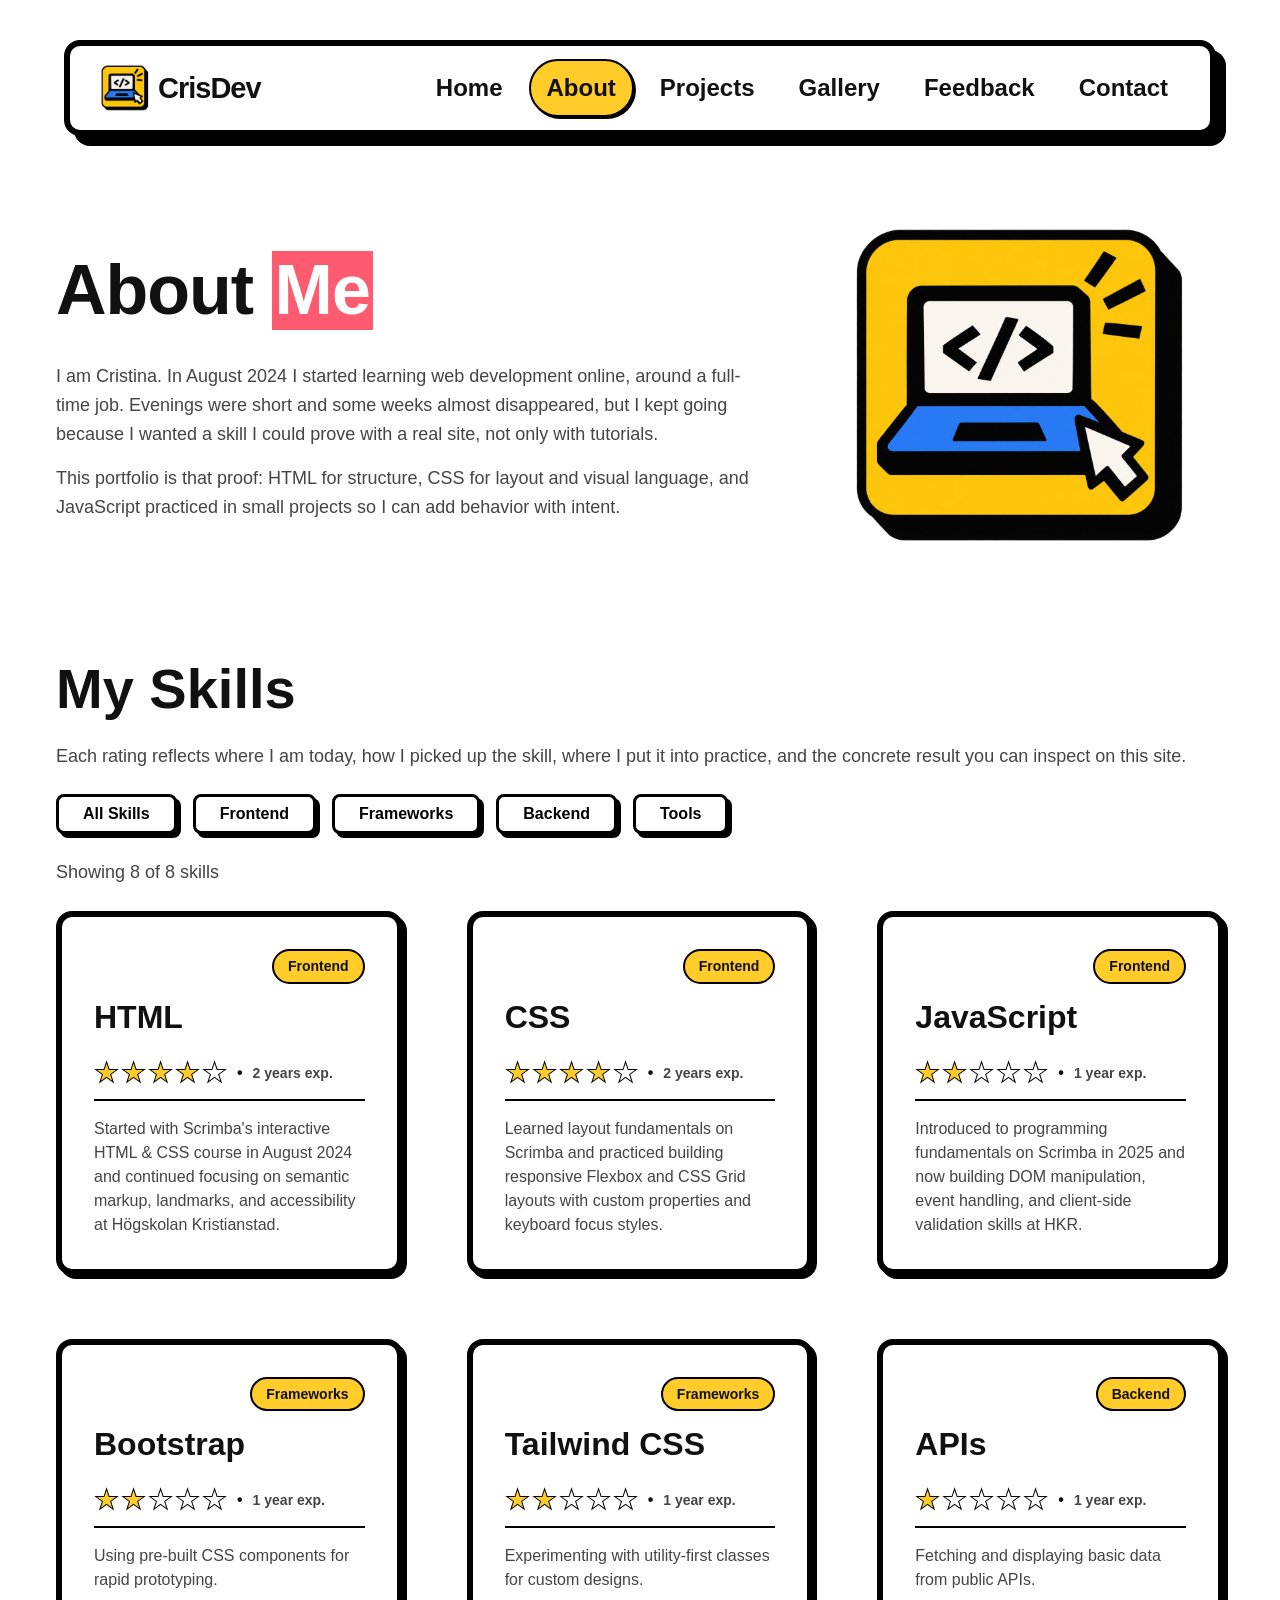
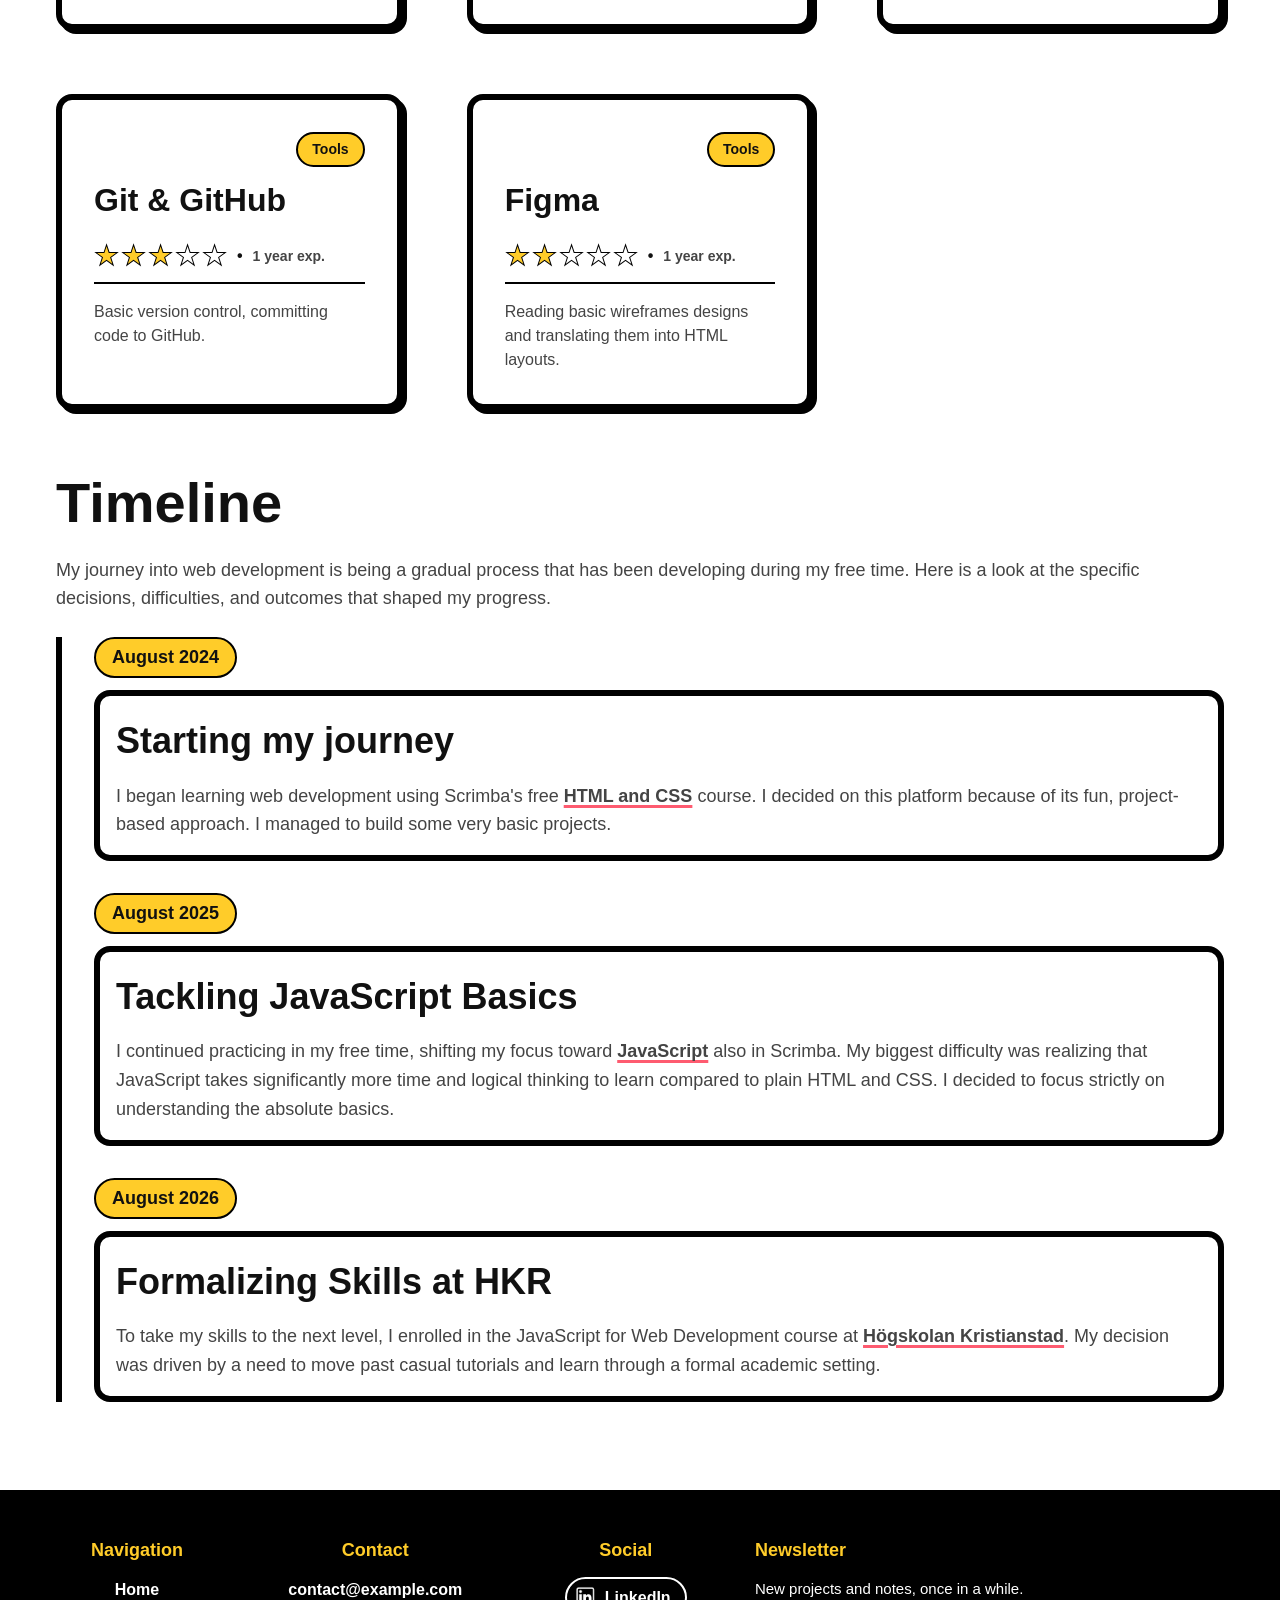
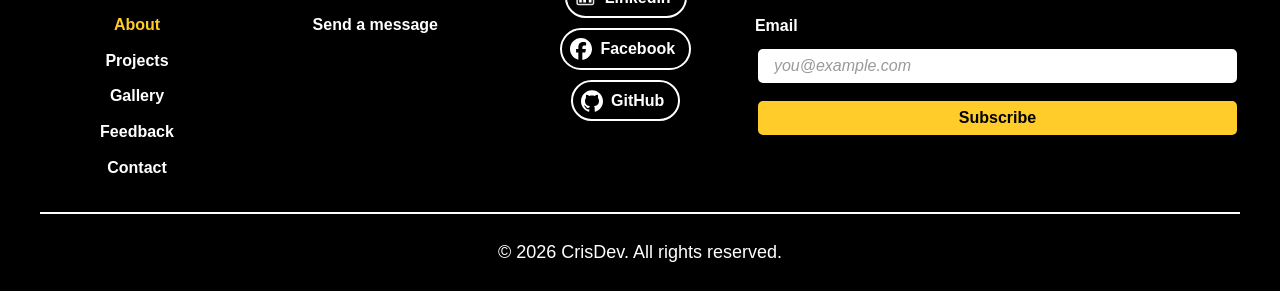
==== about.html @ b2414bb8 "Add skills counter to display visible skill count in the skills grid" ====
<!DOCTYPE html>
<html lang="en">
<head>
    <meta charset="UTF-8">
    <meta name="viewport" content="width=device-width, initial-scale=1.0">
    <title>CrisDev - About</title>
    <link rel="icon" href="images/logo_img.png" type="image/png">
    <link rel="stylesheet" href="styles.css">
</head>
<body>

    <!-- Header Section -->
    <header class="site-header bold-box">
        <a href="index.html" class="logo">
            <img src="images/logo_img.png" alt="CrisDev">
            <span class="logo-text">CrisDev</span>
        </a>
        <nav class="main-nav">
            <a href="index.html">Home</a>
            <a href="about.html" class="active" aria-current="page">About</a>
            <a href="projects.html">Projects</a>
            <a href="gallery.html">Gallery</a>
            <a href="feedback.html">Feedback</a>
            <a href="contact.html">Contact</a>
        </nav>
    </header>

    <main class="container">
        <section class="about-intro">
            <div class="about-intro-text">
                <h2>About <span class="highlight highlight-pink">Me</span></h2>
                <p>I am Cristina. In August 2024 I started learning web development online, around a full-time job. Evenings were short and some weeks almost disappeared, but I kept going because I wanted a skill I could prove with a real site, not only with tutorials.</p>
                <p>This portfolio is that proof: HTML for structure, CSS for layout and visual language, and JavaScript practiced in small projects so I can add behavior with intent.</p>
            </div>
            <div class="about-photo">
                <img src="images/logo_img.png" alt="CrisDev logo" class="about-photo-logo">
            </div>
        </section>


        <section id="dynamic-skills" class="skills-story">
            <h3>My Skills</h3>
            <p>Each rating reflects where I am today, how I picked up the skill, where I put it into practice, and the concrete result you can inspect on this site.</p>
            <div id="skills-controls" class="skills-controls">
                <button type="button" class="btn" data-category="all" aria-pressed="true">All Skills</button>
                <button type="button" class="btn" data-category="Frontend" aria-pressed="false">Frontend</button>
                <button type="button" class="btn" data-category="Frameworks" aria-pressed="false">Frameworks</button>
                <button type="button" class="btn" data-category="Backend" aria-pressed="false">Backend</button>
                <button type="button" class="btn" data-category="Tools" aria-pressed="false">Tools</button>
            </div>
            <p id="skills-counter" class="skills-counter" aria-live="polite"></p>
            <div id="skills-grid" class="grid-3x3">
               <!-- Skills will be rendered here -->
            </div>
        </section>

        <section class="experience-timeline">
            <h3>Timeline</h3>
            <p>My journey into web development is being a gradual process that has been developing during my free time. Here is a look at the specific decisions, difficulties, and outcomes that shaped my progress.</p>

            <ol class="timeline">
                <li class="timeline-item">
                    <p class="timeline-year"><time datetime="2024-08">August 2024</time></p>
                    <div class="card timeline-card">
                        <h4>Starting my journey</h4>
                        <p>I began learning web development using Scrimba's free <a href="https://scrimba.com/learn-html-and-css-c0p" target="_blank" rel="noopener noreferrer">HTML and CSS</a> course. I decided on this platform because of its fun, project-based approach. I managed to build some very basic projects.</p>
                    </div>
                </li>

                <li class="timeline-item">
                    <p class="timeline-year"><time datetime="2025-08">August 2025</time></p>
                    <div class="card timeline-card">
                        <h4>Tackling JavaScript Basics</h4>
                        <p>I continued practicing in my free time, shifting my focus toward <a href="https://scrimba.com/learn-javascript-c0v" target="_blank" rel="noopener noreferrer">JavaScript</a> also in Scrimba. My biggest difficulty was realizing that JavaScript takes significantly more time and logical thinking to learn compared to plain HTML and CSS. I decided to focus strictly on understanding the absolute basics.</p>
                    </div>
                </li>

                <li class="timeline-item">
                    <p class="timeline-year"><time datetime="2026-08">August 2026</time></p>
                    <div class="card timeline-card">
                        <h4>Formalizing Skills at HKR</h4>
                        <p>To take my skills to the next level, I enrolled in the JavaScript for Web Development course at <a href="https://www.hkr.se/kurs/da558a/" target="_blank" rel="noopener noreferrer">Högskolan Kristianstad</a>. My decision was driven by a need to move past casual tutorials and learn through a formal academic setting.</p>
                    </div>
                </li>
            </ol>
        </section>
    </main>

    <footer>
        <div class="footer-inner">
            <nav class="footer-nav" aria-label="Footer">
                <p class="newsletter-heading">Navigation</p>
                <ul>
                    <li><a href="index.html">Home</a></li>
                    <li><a href="about.html" class="active" aria-current="page">About</a></li>
                    <li><a href="projects.html">Projects</a></li>
                    <li><a href="gallery.html">Gallery</a></li>
                    <li><a href="feedback.html">Feedback</a></li>
                    <li><a href="contact.html">Contact</a></li>
                </ul>
            </nav>
            <div class="footer-contact">
                <p class="newsletter-heading">Contact</p>
                <ul>
                    <li><a href="mailto:contact@example.com">contact@example.com</a></li>
                    <li><a href="contact.html">Send a message</a></li>
                </ul>
            </div>
            <div class="footer-social">
                <p class="newsletter-heading">Social</p>
                <ul class="social-links">
                    <li>
                        <a href="https://www.linkedin.com" target="_blank" rel="noopener noreferrer">
                            <img src="images/linkedin.png" alt="LinkedIn logo">
                            LinkedIn
                        </a>
                    </li>
                    <li>
                        <a href="https://www.facebook.com" target="_blank" rel="noopener noreferrer">
                            <img src="images/facebook.svg" alt="Facebook logo">
                            Facebook
                        </a>
                    </li>
                    <li>
                        <a href="https://github.com/crismosdev" target="_blank" rel="noopener noreferrer">
                            <img src="images/github.svg" alt="Github logo">
                            GitHub
                        </a>
                    </li>
                </ul>
            </div>
            <div class="footer-newsletter">
                <p class="newsletter-heading">Newsletter</p>
                <form class="newsletter-form" action="#" method="post">
                    <p class="newsletter-lead">New projects and notes, once in a while.</p>
                    <div class="form-group">
                        <label for="newsletter-email">Email</label>
                        <input type="email" id="newsletter-email" name="email" placeholder="you@example.com" required autocomplete="email">
                    </div>
                    <button type="submit" class="btn">Subscribe</button>
                </form>
            </div>
        </div>
        <p class="footer-copyright">&copy; 2026 CrisDev. All rights reserved.</p>
    </footer>
    <script src="js/skills.js"></script>
</body>
</html>
---- styles.css ----
/* 1. Root Variables */
:root {
    /* Main Palette */
    --bg-color: #ffffff;
    --text-color: #111111;
    --light-text: #444444;

    /* Comic colours */
    --pink-highlight: #fe5b70;
    --blue-highlight: #3b82f6;
    --yellow-card: #ffcc29;
    --card-background: #ffffff;
    --error-red: #c41230;
    --valid-green: #1a7a32;
    --focus-blue: #1606f3;

    /* Typography */
    --font-main: 'Segoe UI', Tahoma, Geneva, Verdana, sans-serif;

    /* Borders & Shadows */
    --border-thick: 6px solid #000000;
    --bold-shadow: 10px 10px 0px #000000;
    --bold-shadow-small: 4px 4px 0px #000000;
}

/* 2. Global & Reset Styles */
* {
    box-sizing: border-box;
    margin: 0;
    padding: 0;
}

/* Thick border effect*/
.bold-box {
    border: var(--border-thick);
    box-shadow: var(--bold-shadow);
}

body {
    font-family: var(--font-main);
    background-color: var(--bg-color);
    color: var(--text-color);
    line-height: 1.6;
    display: flex;
    flex-direction: column;
    min-height: 100vh;
}

/*  3. Header & Navigation (Floating Pill Style) */
.site-header {
    background-color: var(--bg-color);
    color: var(--text-color);
    display: flex;
    justify-content: space-between;
    align-items: center;
    padding: 12px 24px;
    border-radius: 16px;
    max-width: 1200px;
    margin: 40px auto 16px auto;
    width: 90%;
}

.logo {
    display: flex;
    align-items: center;
    gap: 4px;
    text-decoration: none;
    color: var(--text-color);
}

.logo img {
    width: 60px;
    height: 60px;
    object-fit: contain;
    display: block;
}

.logo-text {
    font-size: 29px;
    font-weight: 900;
    letter-spacing: -1px;
}

.main-nav {
    display: flex;
    gap: 8px;
}

.main-nav a {
    color: var(--text-color);
    text-decoration: none;
    font-weight: 700;
    padding: 8px 16px;
    border-radius: 30px;
    border: 2px solid transparent;
    transition: all 0.2s ease;
    font-size: 24px;
}

.main-nav a:hover,
.main-nav a:focus,
.main-nav a:focus-visible,
.main-nav a.active,
.main-nav a[aria-current="page"] {
    background-color: var(--yellow-card);
    border: 2px solid #000000;
    box-shadow: 2px 2px 0px #000000;
}

.main-nav a:focus,
.main-nav a:focus-visible {
    outline: 3px solid var(--focus-blue);
    outline-offset: 2px;
}

/* 4. Main Layout & Typography */
.container {
    max-width: 1200px;
    margin: 0 auto;
    padding: 24px 16px 40px 16px;
    width: 100%;
}

.container.index {
    gap: 40px;
}

.hero {
    display: flex;
    justify-content: space-between;
    align-items: center;
    gap: 40px;
    margin-bottom: 40px;
}

.hero-text {
    display: flex;
    flex-direction: column;
    justify-content: center;
    align-items: flex-start ;
    width: 900px;
    line-height: 1.4;
}
.hero-subtitle {
    display: flex;
    flex-direction: column;
    justify-content: center;
    align-items: center;
    width: 100%;
    margin-top: 40px;
    margin-bottom: 40px;
}

.highlight {
    display: inline;
    padding: 0 3px 1px;
    -webkit-box-decoration-break: clone;
    box-decoration-break: clone;
}

.highlight-pink {
    background-color: var(--pink-highlight);
    color: #ffffff;
}

.highlight-blue {
    background-color: var(--blue-highlight);
    color: #ffffff;
}
.highlight-yellow {
    background-color: var(--yellow-card);
    color: var(--text-color);
}

h1 {
    font-size:82px;
    font-weight: 900;
    margin-bottom: 16px;
}

h2 {
    font-size: 70px;
    font-weight: 900;
    margin-bottom: 16px;
    letter-spacing: -1px;
}

h3 {
    font-size: 56px;
    font-weight: 700;
    margin-bottom: 8px;
}

h4 {
    font-size: 36;
    font-weight: 600;
    margin-bottom: 8px;
}

h5 {
    font-size: 24px;
    font-weight: 600;
    margin-bottom: 8px;
}

h6 {
    font-size: 18px;
    font-weight: 600;
    margin-bottom: 8px;
}

p {
    margin-bottom: 16px;
    color: var(--light-text);
    font-size: 18px;
}

/* About page */
.about-intro {
    display: flex;
    justify-content: space-between;
    align-items: center;
    gap: 40px;
    margin-bottom: 48px;
}

.about-intro-text {
    flex: 1;
}

.about-photo {
    height: auto;
    max-width: 420px;
    border-radius: 28px;
}

.about-photo-logo {
    display: block;
    width: 100%;
    height: auto;
    object-fit: contain;
}

.skills-story,
.experience-timeline {
    margin-bottom: 48px;
}

.skills-controls {
    display: flex;
    flex-wrap: wrap;
    gap: 16px;
    margin: 24px 0;
}

.skill-heading {
    display: flex;
    flex-direction: column;
    align-items: flex-start;
    gap: 8px;
}

.skill-card h4 {
    font-size: 32px;
    margin-bottom: 0;
}

.skill-card p {
    font-size: 16px;
    line-height: 1.5;
    margin-bottom: 0;
}

.skill-category-badge {
    display: inline-block;
    align-self: flex-end;
    background-color: var(--yellow-card);
    border: 2px solid #000000;
    border-radius: 30px;
    padding: 4px 14px;
    font-size: 14px;
    font-weight: 800;
    color: var(--text-color);
}

.skill-meta {
    display: flex;
    align-items: center;
    gap: 10px;
    flex-wrap: wrap;
    padding-bottom: 12px;
    border-bottom: 2px solid #000000;
}

.skill-meta-separator {
    font-size: 16px;
    font-weight: 800;
    color: var(--text-color);
    line-height: 1;
}

.skill-experience {
    font-size: 14px;
    font-weight: 700;
    color: var(--light-text);
}

.skill-card a,
.timeline-card a {
    color: inherit;
    font-weight: 800;
    text-decoration: underline;
    text-decoration-thickness: 3px;
    text-underline-offset: 3px;
    text-decoration-color: var(--pink-highlight);
}

.skill-stars {
    display: inline-flex;
    gap: 2px;
}

.star {
    font-size: 28px;
    line-height: 1;
    -webkit-text-stroke: 1px #000000;
}

.star.filled {
    color: var(--yellow-card);
}

.star.empty {
    color: #ffffff;
}

.timeline {
    list-style: none;
    border-left: var(--border-thick);
    margin-top: 24px;
    padding-left: 32px;
}

.timeline-item {
    position: relative;
    margin-bottom: 32px;
}

.timeline-item:last-child {
    margin-bottom: 0;
}

.timeline-year {
    display: inline-block;
    background-color: var(--yellow-card);
    border: 2px solid #000000;
    border-radius: 30px;
    padding: 4px 16px;
    font-weight: 800;
    color: var(--text-color);
    margin-bottom: 12px;
}

.timeline-card h4 {
    font-size: 36px;
    margin-bottom: 12px;
}

.timeline-card p:last-child {
    margin-bottom: 0;
}

/* 5. Cards */
.card {
    background-color: var(--card-background);
    border: var(--border-thick);
    border-radius: 16px;
    padding: 16px;
    display: flex;
    flex-direction: column;
    justify-content: space-between;
    transition: transform 0.2s ease;
    cursor: pointer;
}

.card.skill-card {
    justify-content: flex-start;
    gap: 16px;
    padding: 32px;
    box-shadow: var(--bold-shadow-small);
}

.grid-3x3 {
    display: grid;
    grid-template-columns: repeat(3, 1fr);
    gap: 64px;
    margin-top: 24px;
}

.gallery-card,
.project-card {
    min-height: 380px;
    justify-content: flex-start;
}

.gallery-card a {
    text-decoration: none;
    color: inherit;
    display: block;
}

.gallery-card h5 a:hover,
.gallery-card h5 a:focus,
.gallery-card h5 a:focus-visible {
    text-decoration: underline;
    text-decoration-thickness: 3px;
    text-underline-offset: 3px;
    text-decoration-color: var(--pink-highlight);
}

.gallery-card a:focus,
.gallery-card a:focus-visible {
    outline: 3px solid var(--focus-blue);
    outline-offset: 2px;
    border-radius: 8px;
}

.gallery-card-text,
.project-card-text {
    display: flex;
    flex-direction: column;
    gap: 8px;
    flex: 1 1 auto;
    justify-content: flex-start;
}

.gallery-card h5,
.project-card h5 {
    margin-bottom: 0;
    font-weight: 800;
    color: var(--text-color);
    text-align: center;
    line-height: 1.2;
}

.gallery-card p,
.project-card-text p {
    margin-bottom: 0;
    font-size: 16px;
    line-height: 1.4;
    text-align: center;
}

.project-card-text {
    margin-bottom: 16px;
}

.project-img {
    margin-bottom: 16px;
}

/* lift on hover for cards */
.card:hover {
    transform: translateY(-4px);
    box-shadow: var(--bold-shadow);
}

.gallery-card img,
.project-card img,
.featured-img,
.profile-img {
    width: 100%;
    height: 200px;
    object-fit: cover;
    border-radius: 8px;
    margin-bottom: 16px;
}

.gallery-card img,
.project-card img,
.profile-img {
    border: 3px solid #000000;
    box-shadow: var(--bold-shadow-small);
}

.hero .featured-img {
    height: auto;
    max-width: 420px;
    border-radius: 28px;
}

.photo-caption {
    font-size: 12px;
    line-height: 1.3;
    margin-bottom: 0;
    text-align: center;
}

.project-card .btn {
    margin-top: auto;
}

/* 6. Buttons */
.btn {
    background-color: #ffffff;
    color: #000000;
    padding: 8px 24px;
    border: 3px solid #000000;
    border-radius: 8px;
    cursor: pointer;
    text-decoration: none;
    text-align: center;
    font-weight: 800;
    font-size: 16px;
    display: inline-block;
    box-shadow: var(--bold-shadow-small);
    transition: all 0.1s ease;
}

.btn:hover,
.btn:focus,
.btn:active {
    background-color: #000000;
    color: #ffffff;
}

/* Button click effect */
.btn:active {
    transform: translate(4px, 4px);
    box-shadow: 0px 0px 0px #000000;
}

/* 7. Form */
.contact-form {
    display: flex;
    flex-direction: column;
    gap: 24px;
    max-width: 600px;
    background: var(--yellow-card);
    padding: 40px;
    border: 3px solid #000000;
    border-radius: 16px;
    box-shadow: var(--bold-shadow);
}

.form-group {
    display: flex;
    flex-direction: column;
}

.form-group label {
    margin-bottom: 8px;
    font-weight: 800;
    font-size: 18px;
}

.form-group input,
.form-group textarea,
.form-group select {
    padding: 8px 16px;
    border: 3px solid #000000;
    border-radius: 8px;
    font-size: 16px;
    font-family: inherit;
    background-color: #ffffff;
    transition: all 0.2s ease;
}

/* Focus styles */
.contact-form .form-group input:focus,
.contact-form .form-group textarea:focus,
.contact-form .form-group select:focus {
    outline: 3px solid var(--focus-blue);
}

.contact-form .form-group input.invalid,
.contact-form .form-group textarea.invalid,
.contact-form .form-group select.invalid {
    border-color: var(--error-red);
}

.contact-form .form-group input.valid,
.contact-form .form-group textarea.valid,
.contact-form .form-group select.valid {
    border-color: var(--valid-green);
}

/* Sits on the next line under its field so the message stays with that field. */
.field-error {
    display: none;
    margin: 6px 0 0;
    font-size: 14px;
    font-weight: 700;
    line-height: 1.3;
    color: #7a1020;
}

.form-status {
    position: fixed;
    top: 50%;
    left: 50%;
    z-index: 20;
    transform: translate(-50%, -50%);
    display: flex;
    align-items: center;
    gap: 16px;
    max-width: min(90vw, 520px);
    margin: 0;
    padding: 14px 18px;
    background-color: #ffffff;
    color: #111111;
    border: 3px solid #000000;
    border-radius: 14px;
    box-shadow: 6px 6px 0px #000000;
    font-weight: 800;
}

.form-status[hidden] {
    display: none;
}

.form-status-icon {
    display: inline-flex;
    align-items: center;
    justify-content: center;
    flex-shrink: 0;
    width: 28px;
    height: 28px;
    background-color: #20a766;
    color: #000000;
    border: 2.5px solid #000000;
    border-radius: 50%;
    font-size: 16px;
    font-weight: 900;
    line-height: 1;
}

.form-status-text {
    flex: 1;
    font-size: 18px;
    font-weight: 800;
    color: #111111;
    text-align: left;
}

.form-status-close {
    display: inline-flex;
    align-items: center;
    justify-content: center;
    flex-shrink: 0;
    width: 30px;
    height: 30px;
    padding: 0;
    background-color: var(--yellow-card);
    color: #000000;
    border: 2.5px solid #000000;
    border-radius: 7px;
    font-size: 15px;
    font-weight: 800;
    line-height: 1;
    cursor: pointer;
    transition: transform 0.1s ease, background-color 0.1s ease;
}

.form-status-close:hover,
.form-status-close:focus {
    background-color: #000000;
    color: #ffffff;
}

.form-actions {
    display: flex;
    flex-wrap: wrap;
    gap: 12px;
}

.form-group input::placeholder,
.form-group textarea::placeholder {
    color: #9a9a9a;
    font-style: italic;
}

/* 8. Footer */
footer {
    background-color: #000000;
    color: #ffffff;
    text-align: center;
    padding: 40px 24px 24px;
    margin-top: auto;
    border-top: var(--border-thick);
}

footer p {
    color: #ffffff;
    margin-bottom: 0;
}

.footer-inner {
    display: grid;
    /* Newsletter is the last column and needs the extra width for one line of lead text. */
    grid-template-columns: minmax(110px, 0.8fr) minmax(180px, 1fr) minmax(140px, 0.9fr) minmax(340px, 2fr);
    gap: 24px 20px;
    max-width: 1200px;
    margin: 0 auto 32px;
    justify-items: center;
}

.newsletter-heading {
    font-size: 18px;
    font-weight: 800;
    color: var(--yellow-card);
    margin-bottom: 12px;
}

.footer-nav ul,
.footer-contact ul,
.social-links {
    list-style: none;
    display: flex;
    flex-direction: column;
    align-items: center;
    gap: 10px;
}

.footer-nav a,
.footer-contact a {
    color: #ffffff;
    text-decoration: none;
    font-weight: 700;
}

.footer-nav a:hover,
.footer-nav a:focus,
.footer-contact a:hover,
.footer-contact a:focus,
.footer-nav a.active,
.footer-nav a[aria-current="page"] {
    color: var(--yellow-card);
}

.footer-contact a {
    overflow-wrap: anywhere;
}

.footer-copyright {
    padding-top: 24px;
    border-top: 2px solid #ffffff;
    max-width: 1200px;
    margin: 0 auto;
}

.footer-newsletter {
    width: 100%;
}

.footer-newsletter .newsletter-heading {
    text-align: left;
}

.newsletter-lead {
    font-size: 15px;
    white-space: nowrap;
}

.newsletter-form {
    display: flex;
    flex-direction: column;
    gap: 12px;
    width: 100%;
    text-align: left;
}

.newsletter-form .form-group label {
    color: #ffffff;
    font-size: 16px;
}

.newsletter-form .form-group input {
    width: 100%;
    background-color: #ffffff;
    color: #000000;
}

.newsletter-form .btn {
    background-color: var(--yellow-card);
}

.newsletter-form .btn:hover,
.newsletter-form .btn:focus,
.newsletter-form .btn:active {
    background-color: var(--blue-highlight);
    color: #000000;
}

.social-links a {
    display: flex;
    align-items: center;
    justify-content: center;
    gap: 8px;
    color: #ffffff;
    text-decoration: none;
    font-weight: 700;
    border: 2px solid #ffffff;
    border-radius: 999px;
    padding: 6px 14px 6px 8px;
    transition: all 0.2s ease;
}

.social-links a:hover,
.social-links a:focus {
    background-color: #ffffff;
    color: #000000;
}

.social-links svg,
.social-links img {
    width: 22px;
    height: 22px;
    fill: currentColor;
}

.social-links img {
    filter: invert(1);
}

.social-links a:hover img,
.social-links a:focus img {
    filter: none;
}

/* 9. Responsive Design (Media Queries) */

/* Tablet Screen Size (Max width: 900px) */
@media screen and (max-width: 900px) {
    .container {
        padding: 24px;
    }

    .site-header {
        flex-direction: column;
        align-items: center;
        gap: 16px;
        padding: 16px;
    }

    .grid-3x3 {
        grid-template-columns: repeat(2, 1fr);
    }

    .hero {
        flex-direction: column;
        align-items: flex-start;
    }

    .hero-image {
        display: flex;
        justify-content: center;
        align-items: center;
        width: 100%;
    }

    .hero-subtitle {
        text-align: center;
    }

    .about-photo {
        display: none;
    }
    .gallery-page-section h2 {
        font-size: 54px;
    }
    .contact-section {
        display: flex;
        flex-direction: column;
        align-items: center;
        margin: 0 auto;
        text-align: center;
    }

    .contact-section .contact-form {
        width: 100%;
        text-align: left;
    }

    .footer-inner {
        grid-template-columns: repeat(auto-fit, minmax(220px, 1fr));
    }

    .newsletter-lead {
        white-space: normal;
    }
}

/* Mobile Screen Size (Max width: 600px) */
@media screen and (max-width: 600px) {
    .container {
        padding: 16px;
        margin: 0 auto;
    }
    .site-header {
        display: grid;
        grid-template-columns: repeat(3, 1fr);
        align-items: center;
        justify-items: center;
        gap: 10px 8px;
        padding: 12px;
    }

    /* Nav links become grid cells beside the logo: 3 + 3 */
    .main-nav {
        display: contents;
    }

    .bold-box {
        border: 1px solid #000000;
    }

    .main-nav a {
        font-size: 14px;
        padding: 6px 8px;
        border-radius: 8px;
        border: 1px solid #000000;
        text-align: center;
        width: 100%;
    }

    .site-header span {
        display: none;
    }

    h1 {
        font-size: 40px;
    }

    h2,
    .gallery-page-section h2 {
        text-align: center;
        font-size: 36px;
        line-height: 1.2;
    }

    h3 {
        font-size: 30px;
        line-height: 1.2;
    }

    .grid-3x3 {
        grid-template-columns: 1fr;
        gap: 16px;
    }

    .contact-form {
        padding: 16px;
        gap: 16px;
    }

    /* Adjust neo-shadows for mobile so they don't break the layout */
    .card, .contact-form, .site-header {
        box-shadow: none;
        border-radius: 8px;
        border: 3px solid #000000;
    }
}
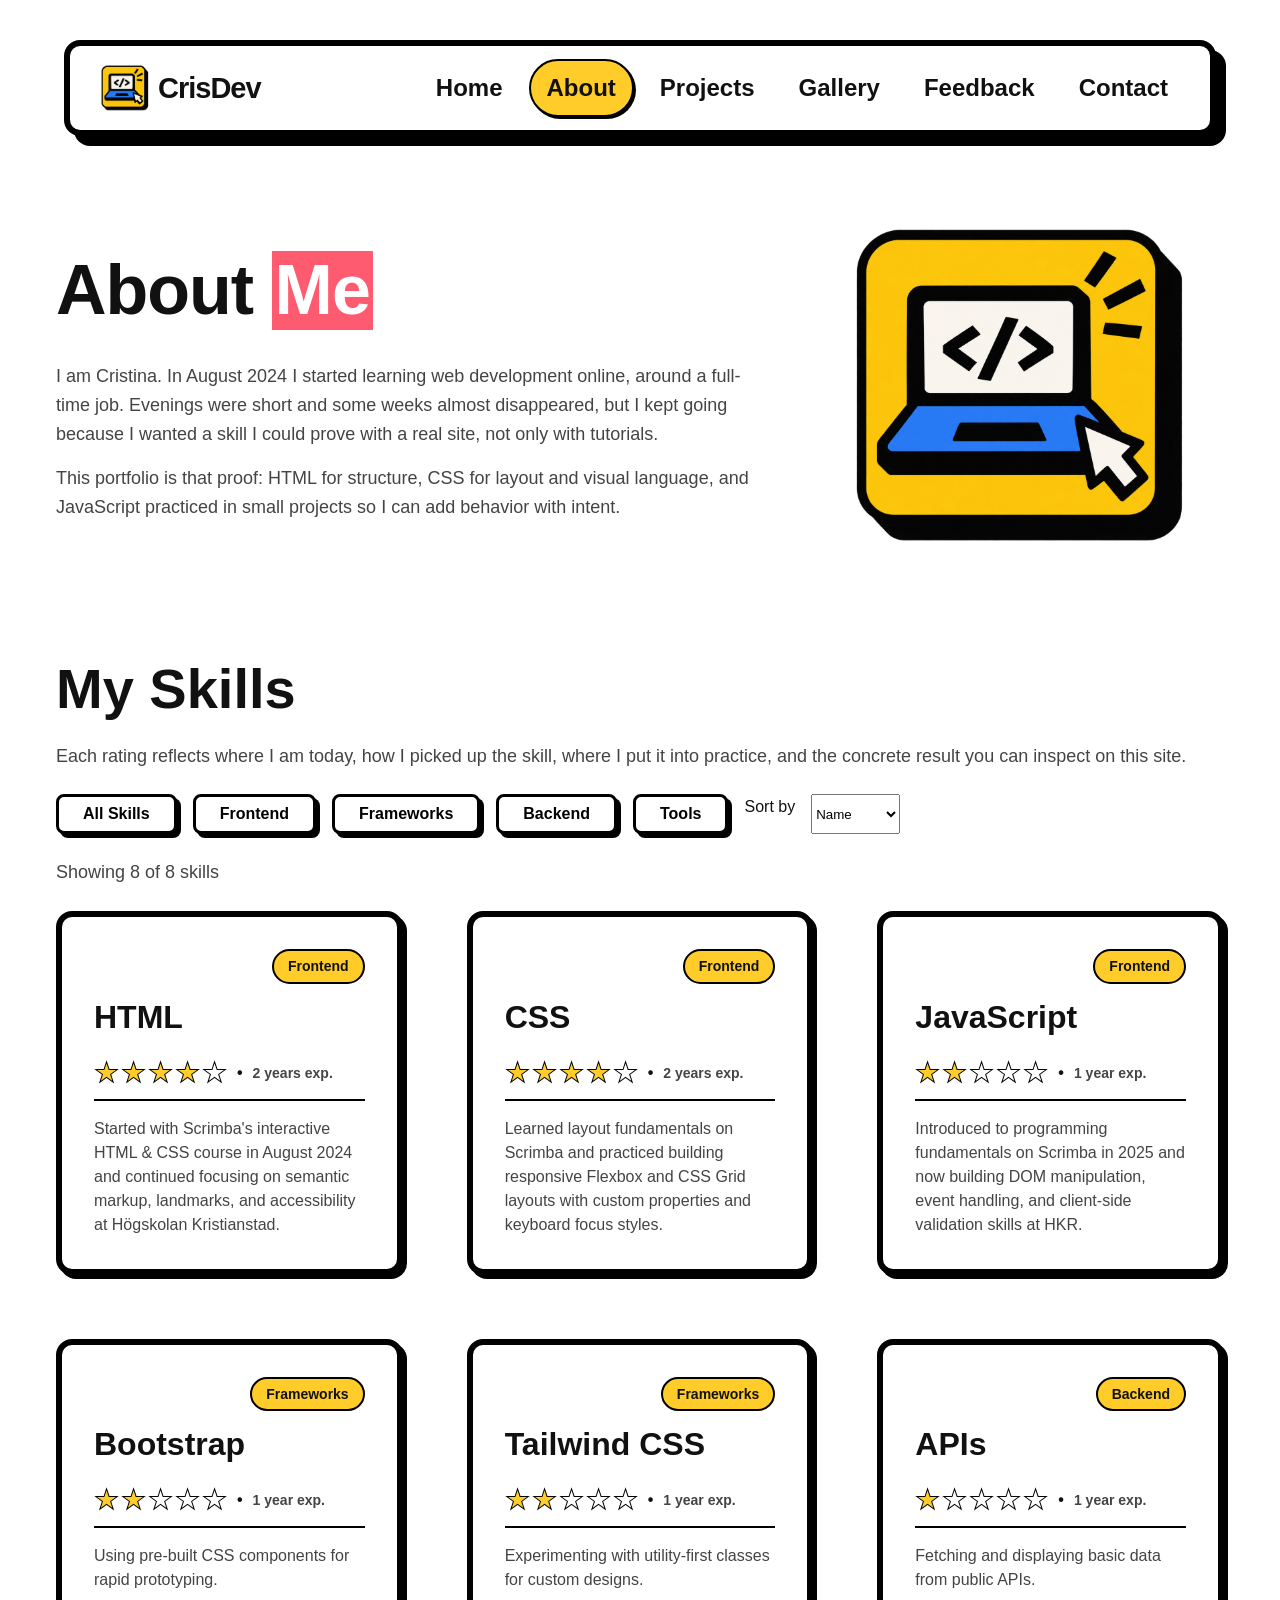
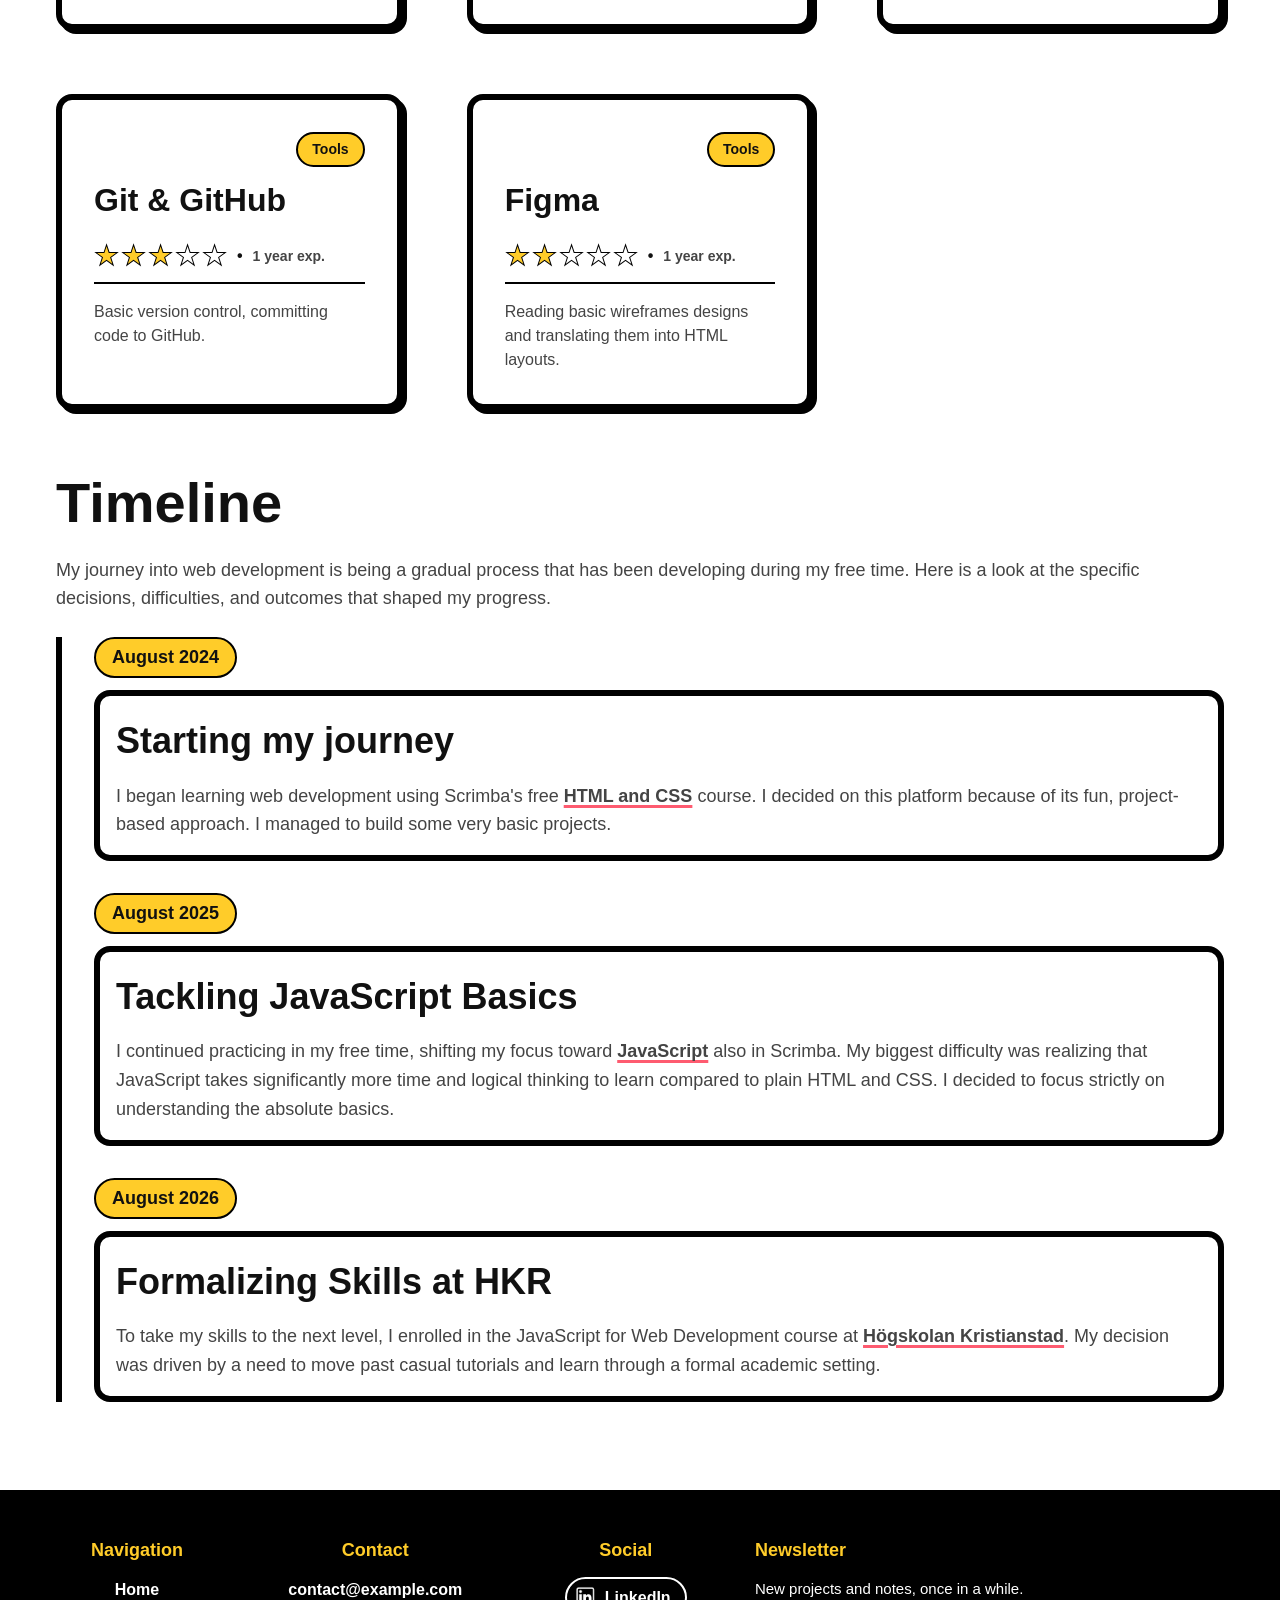
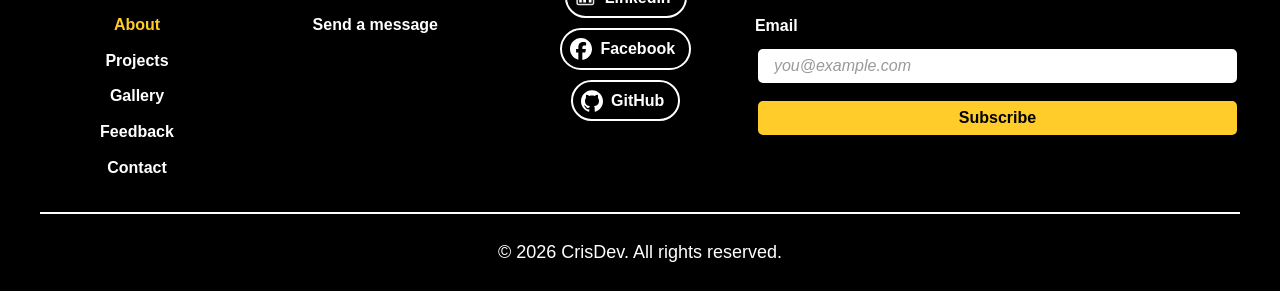
==== commit d0a498cc: "Add sorting options for skills in the about page" ====
--- a/about.html
+++ b/about.html
@@ -47,6 +47,12 @@
                 <button type="button" class="btn" data-category="Frameworks" aria-pressed="false">Frameworks</button>
                 <button type="button" class="btn" data-category="Backend" aria-pressed="false">Backend</button>
                 <button type="button" class="btn" data-category="Tools" aria-pressed="false">Tools</button>
+                <label for="sort-select">Sort by</label>
+                <select id="sort-select">
+                    <option value="name">Name</option>
+                    <option value="proficiency">Proficiency</option>
+                    <option value="experience">Experience</option>
+                </select>
             </div>
             <p id="skills-counter" class="skills-counter" aria-live="polite"></p>
             <div id="skills-grid" class="grid-3x3">
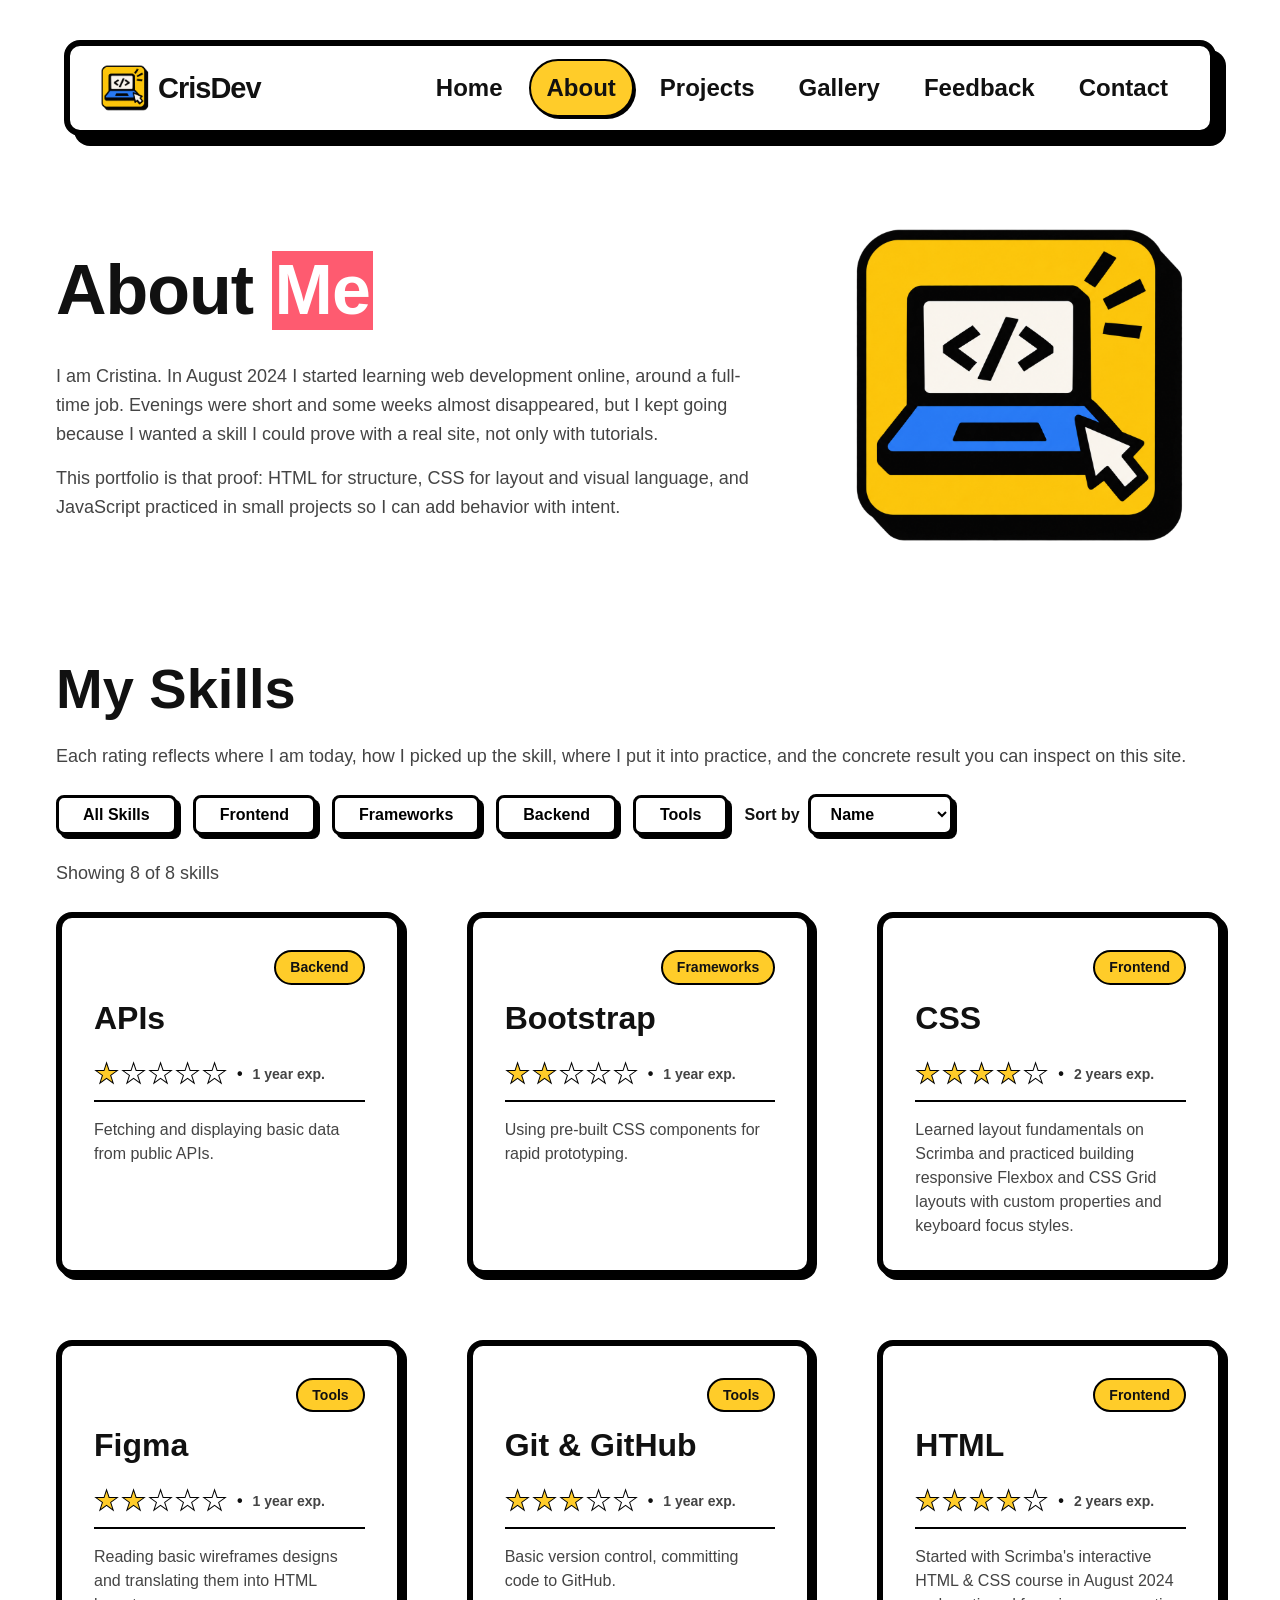
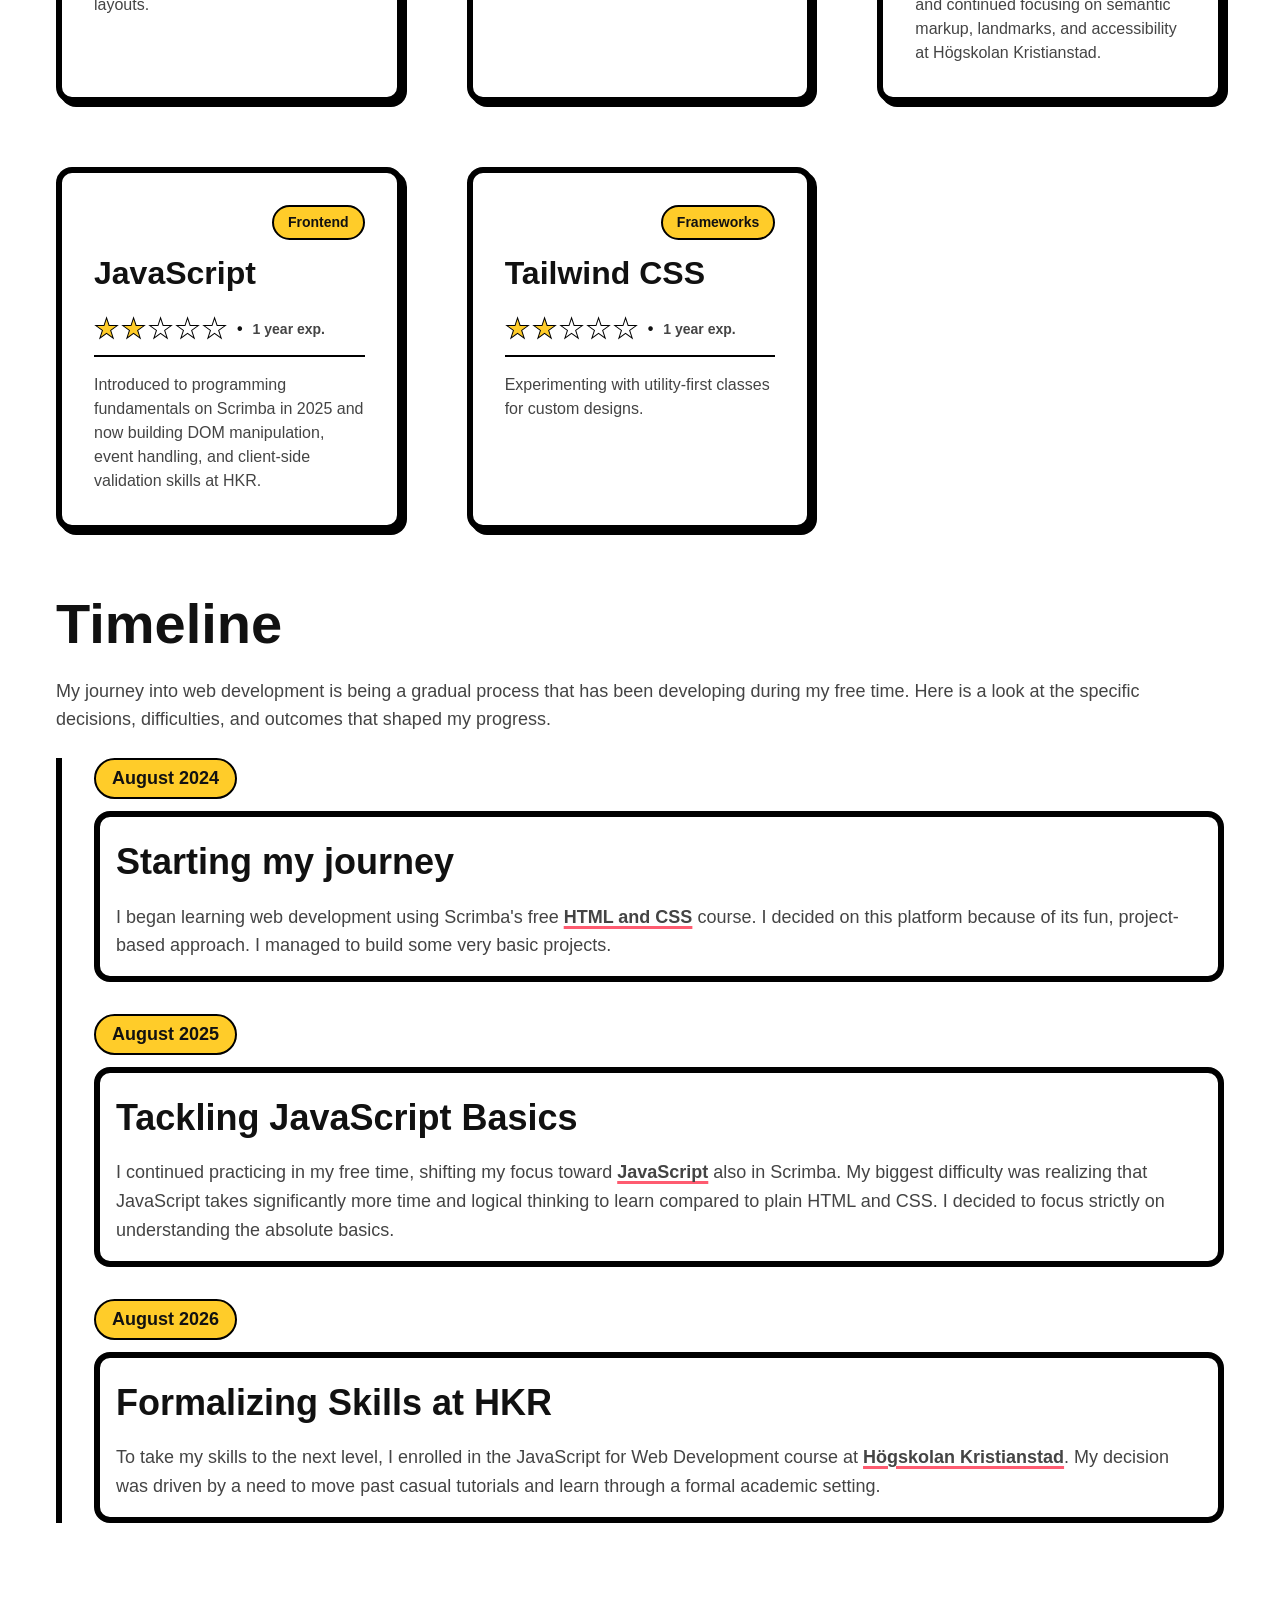
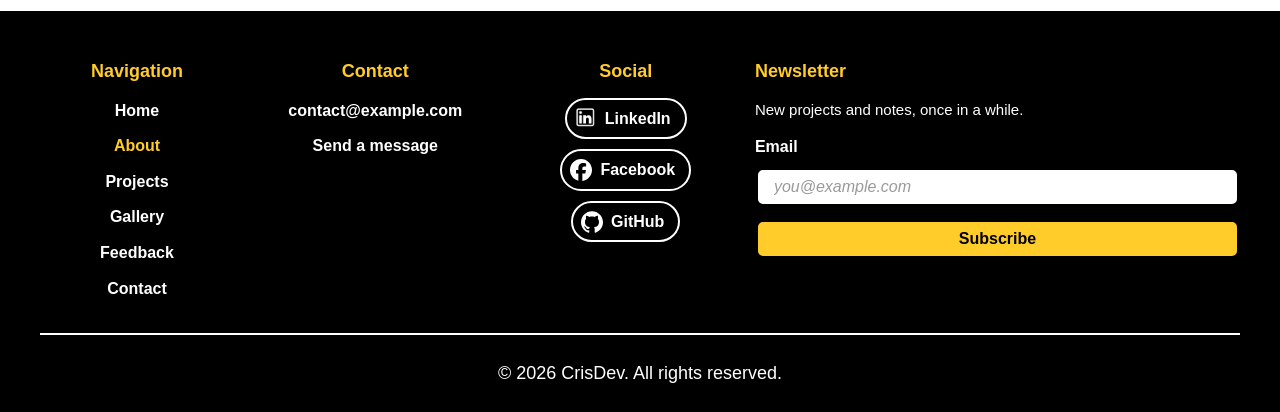
==== commit 4ac2079c: "Improve styling of sort skills item" ====
--- a/about.html
+++ b/about.html
@@ -47,12 +47,14 @@
                 <button type="button" class="btn" data-category="Frameworks" aria-pressed="false">Frameworks</button>
                 <button type="button" class="btn" data-category="Backend" aria-pressed="false">Backend</button>
                 <button type="button" class="btn" data-category="Tools" aria-pressed="false">Tools</button>
-                <label for="sort-select">Sort by</label>
-                <select id="sort-select">
-                    <option value="name">Name</option>
-                    <option value="proficiency">Proficiency</option>
-                    <option value="experience">Experience</option>
-                </select>
+                <div class="skills-sort">
+                    <label for="sort-select">Sort by</label>
+                    <select id="sort-select">
+                        <option value="name">Name</option>
+                        <option value="proficiency">Proficiency</option>
+                        <option value="experience">Experience</option>
+                    </select>
+                </div>
             </div>
             <p id="skills-counter" class="skills-counter" aria-live="polite"></p>
             <div id="skills-grid" class="grid-3x3">
--- a/styles.css
+++ b/styles.css
@@ -241,18 +241,55 @@
     object-fit: contain;
 }
 
+/* Skills story and experience timeline */
 .skills-story,
 .experience-timeline {
     margin-bottom: 48px;
 }
 
+/* Skills story */
 .skills-controls {
     display: flex;
     flex-wrap: wrap;
+    align-items: center;
     gap: 16px;
     margin: 24px 0;
 }
 
+/* Skills sort */
+.skills-sort {
+    display: flex;
+    align-items: center;
+    gap: 8px;
+}
+
+.skills-sort label {
+    font-weight: 800;
+    font-size: 16px;
+}
+
+.skills-sort select {
+    padding: 8px 16px;
+    border: 3px solid #000000;
+    border-radius: 8px;
+    font-size: 16px;
+    font-weight: 800;
+    font-family: inherit;
+    background-color: #ffffff;
+    box-shadow: var(--bold-shadow-small);
+    cursor: pointer;
+}
+
+.skills-sort select:hover {
+    background-color: var(--yellow-card);
+}
+
+.skills-sort select:focus {
+    outline: 3px solid var(--focus-blue);
+    outline-offset: 2px;
+}
+
+/* Skills grid */
 .skill-heading {
     display: flex;
     flex-direction: column;
@@ -334,6 +371,7 @@
     color: #ffffff;
 }
 
+/* Experience timeline */
 .timeline {
     list-style: none;
     border-left: var(--border-thick);
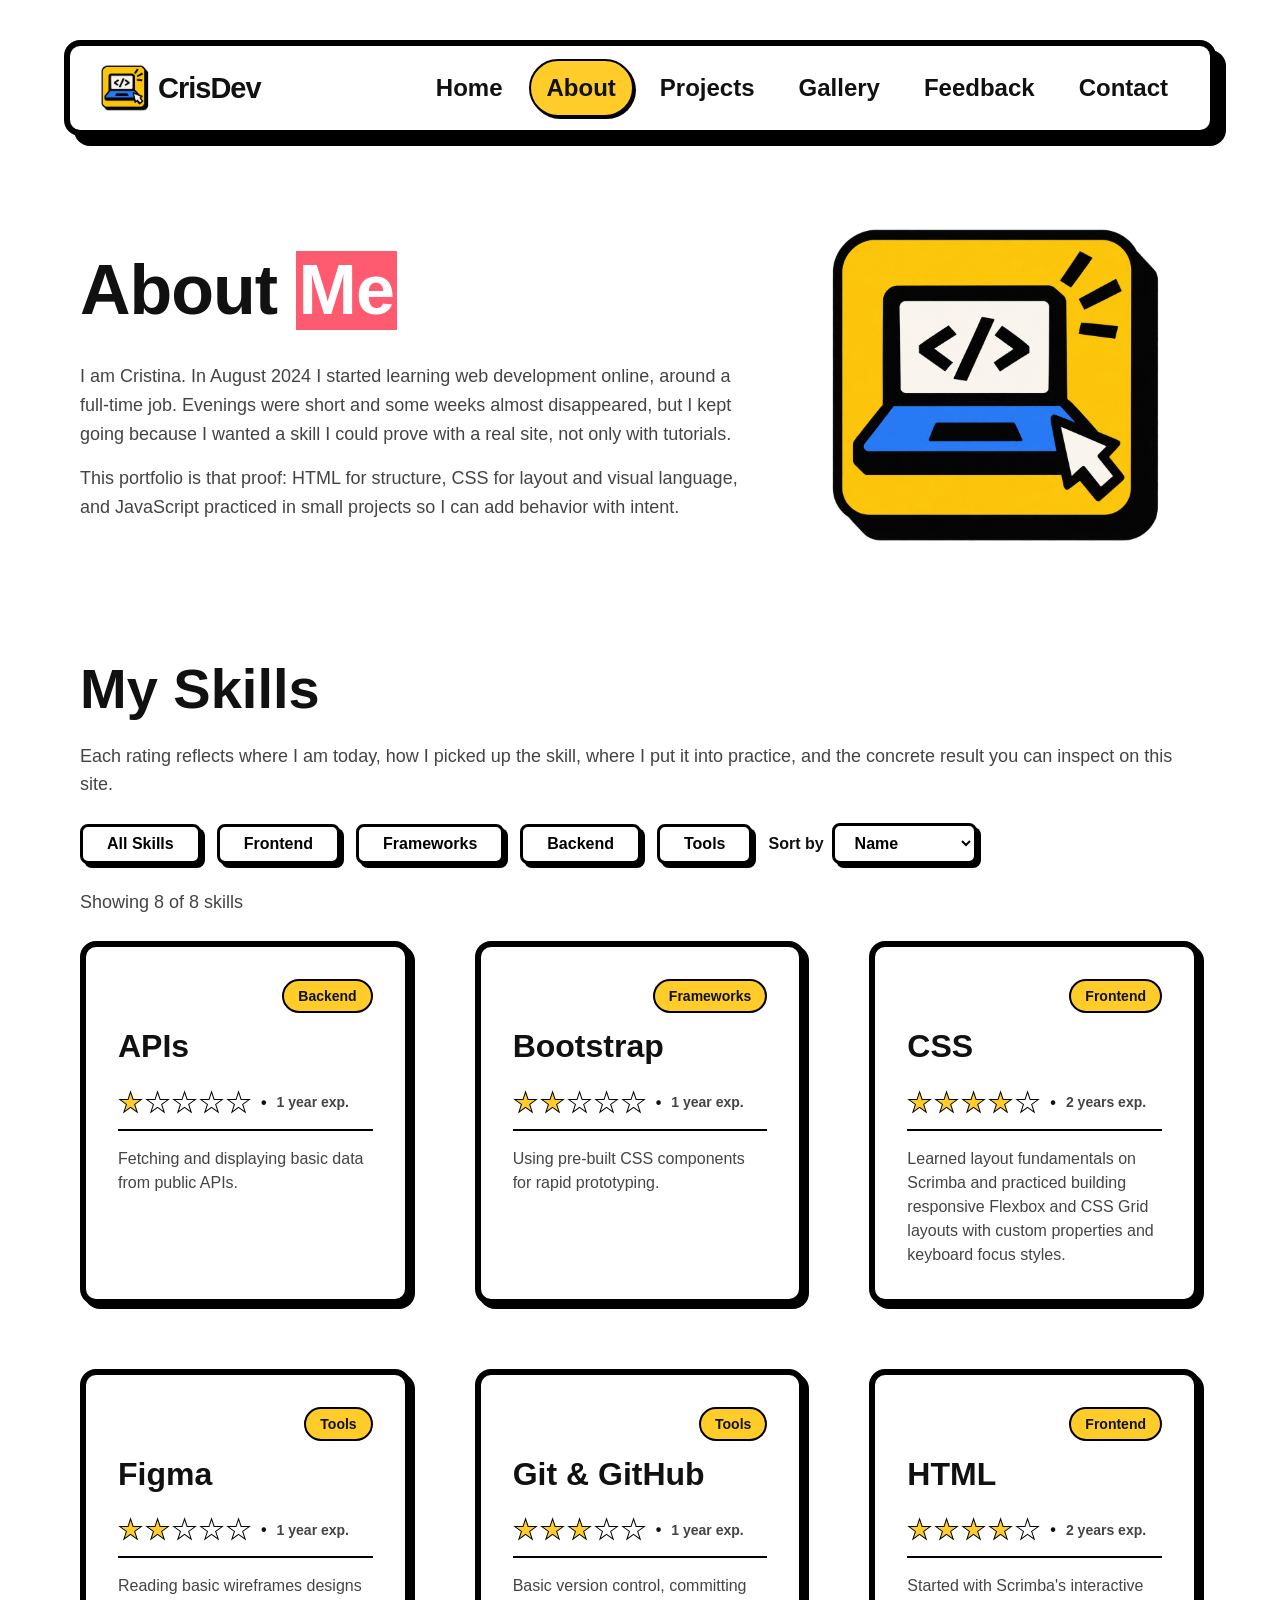
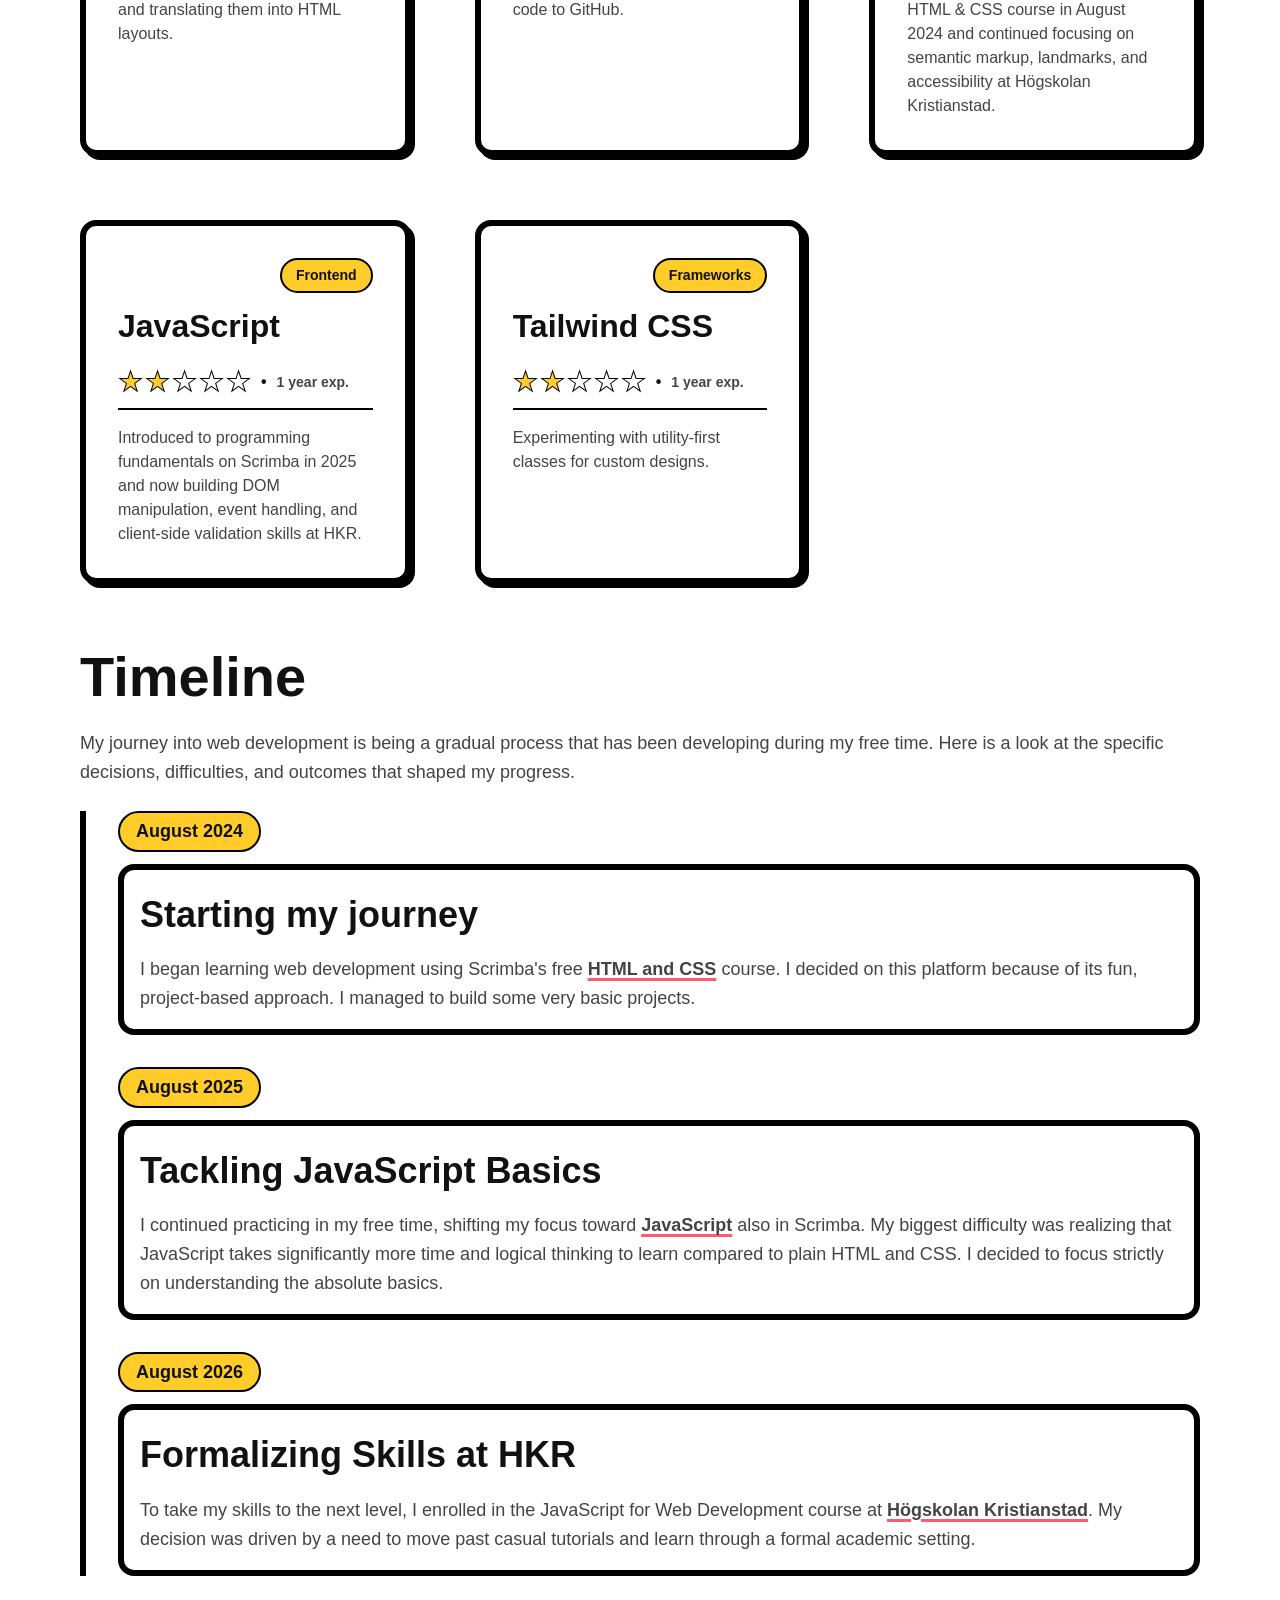
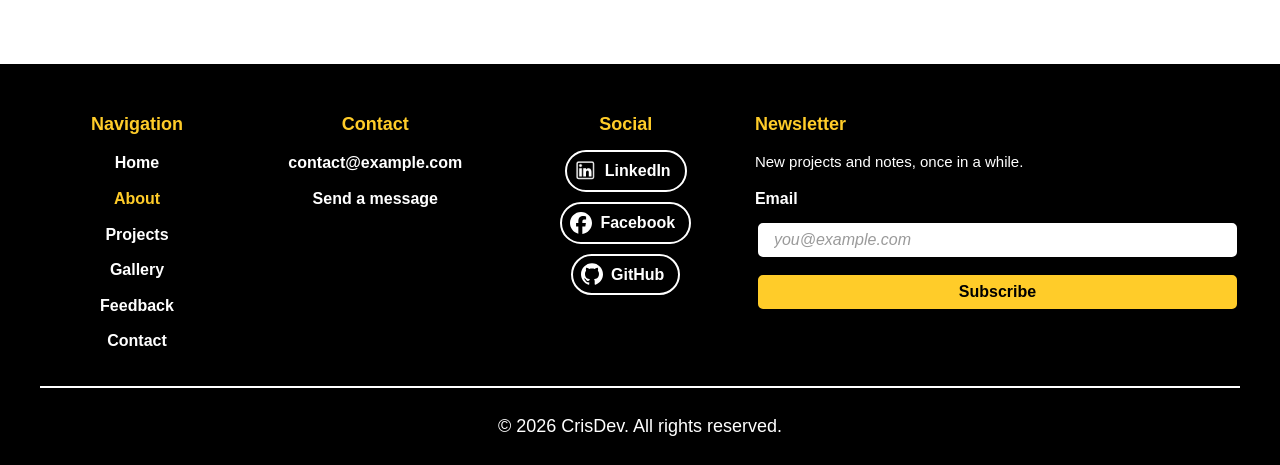
==== commit 7a3d82fa: "Implement responsive burger menu for snaller screens" ====
--- a/about.html
+++ b/about.html
@@ -15,7 +15,12 @@
             <img src="images/logo_img.png" alt="CrisDev">
             <span class="logo-text">CrisDev</span>
         </a>
-        <nav class="main-nav">
+        <button type="button" class="menu-toggle" id="menu-toggle" aria-expanded="false" aria-controls="main-nav" aria-label="Open menu">
+            <span class="menu-toggle-bar" aria-hidden="true"></span>
+            <span class="menu-toggle-bar" aria-hidden="true"></span>
+            <span class="menu-toggle-bar" aria-hidden="true"></span>
+        </button>
+        <nav class="main-nav" id="main-nav">
             <a href="index.html">Home</a>
             <a href="about.html" class="active" aria-current="page">About</a>
             <a href="projects.html">Projects</a>
@@ -151,6 +156,7 @@
         </div>
         <p class="footer-copyright">&copy; 2026 CrisDev. All rights reserved.</p>
     </footer>
+    <script src="js/nav.js"></script>
     <script src="js/skills.js"></script>
 </body>
 </html>
--- a/styles.css
+++ b/styles.css
@@ -112,13 +112,74 @@
     outline: 3px solid var(--focus-blue);
     outline-offset: 2px;
 }
+/* Hidden on desktop. Buger button becomes visible at 1150px. */
+.menu-toggle {
+
+    display: none;
+    position: relative;
+    width: 48px;
+    height: 48px;
+    padding: 0;
+    background-color: #ffffff;
+    border: 3px solid #000000;
+    border-radius: 8px;
+    box-shadow: var(--bold-shadow-small);
+    cursor: pointer;
+}
+
+.menu-toggle:hover,
+.site-header.is-open .menu-toggle {
+    background-color: var(--yellow-card);
+}
+
+.menu-toggle:focus,
+.menu-toggle:focus-visible {
+    outline: 3px solid var(--focus-blue);
+    outline-offset: 2px;
+}
+
+.menu-toggle-bar {
+    position: absolute;
+    left: 10px;
+    right: 10px;
+    height: 3px;
+    background-color: #000000;
+    border-radius: 2px;
+    transition: transform 0.2s ease, top 0.2s ease, opacity 0.2s ease;
+}
+
+.menu-toggle-bar:nth-child(1) {
+    top: 14px;
+}
+
+.menu-toggle-bar:nth-child(2) {
+    top: 22px;
+}
+
+.menu-toggle-bar:nth-child(3) {
+    top: 30px;
+}
+
+.site-header.is-open .menu-toggle-bar:nth-child(1) {
+    top: 22px;
+    transform: rotate(45deg);
+}
+
+.site-header.is-open .menu-toggle-bar:nth-child(2) {
+    opacity: 0;
+}
+
+.site-header.is-open .menu-toggle-bar:nth-child(3) {
+    top: 22px;
+    transform: rotate(-45deg);
+}
 
 /* 4. Main Layout & Typography */
 .container {
     max-width: 1200px;
     margin: 0 auto;
     padding: 24px 16px 40px 16px;
-    width: 100%;
+    width: 90%;
 }
 
 .container.index {
@@ -875,9 +936,6 @@
     }
 
     .site-header {
-        flex-direction: column;
-        align-items: center;
-        gap: 16px;
         padding: 16px;
     }
 
@@ -936,34 +994,20 @@
         margin: 0 auto;
     }
     .site-header {
-        display: grid;
-        grid-template-columns: repeat(3, 1fr);
-        align-items: center;
-        justify-items: center;
-        gap: 10px 8px;
         padding: 12px;
     }
 
-    /* Nav links become grid cells beside the logo: 3 + 3 */
-    .main-nav {
-        display: contents;
+    .logo img {
+        width: 48px;
+        height: 48px;
+    }
+
+    .logo-text {
+        font-size: 22px;
     }
 
     .bold-box {
         border: 1px solid #000000;
-    }
-
-    .main-nav a {
-        font-size: 14px;
-        padding: 6px 8px;
-        border-radius: 8px;
-        border: 1px solid #000000;
-        text-align: center;
-        width: 100%;
-    }
-
-    .site-header span {
-        display: none;
     }
 
     h1 {
@@ -999,3 +1043,51 @@
         border: 3px solid #000000;
     }
 }
+
+/* Burger menu at 1150px and below so the 6 links do not crowd the logo. */
+@media screen and (max-width: 1150px) {
+    .menu-toggle {
+        display: block;
+        flex-shrink: 0;
+        margin-left: auto;
+    }
+
+    .logo {
+        flex-shrink: 0;
+    }
+
+    .site-header {
+        flex-wrap: wrap;
+        align-items: center;
+        gap: 8px;
+    }
+
+    .main-nav {
+        display: none;
+        flex-direction: column;
+        width: 100%;
+        gap: 8px;
+    }
+
+    .site-header.is-open .main-nav {
+        display: flex;
+    }
+
+    .main-nav a {
+        display: flex;
+        align-items: center;
+        justify-content: center;
+        font-size: 18px;
+        padding: 12px 16px;
+        min-height: 44px;
+        text-align: center;
+        border: 2px solid #000000;
+        border-radius: 12px;
+    }
+}
+
+@media (prefers-reduced-motion: reduce) {
+    .menu-toggle-bar {
+        transition: none;
+    }
+}
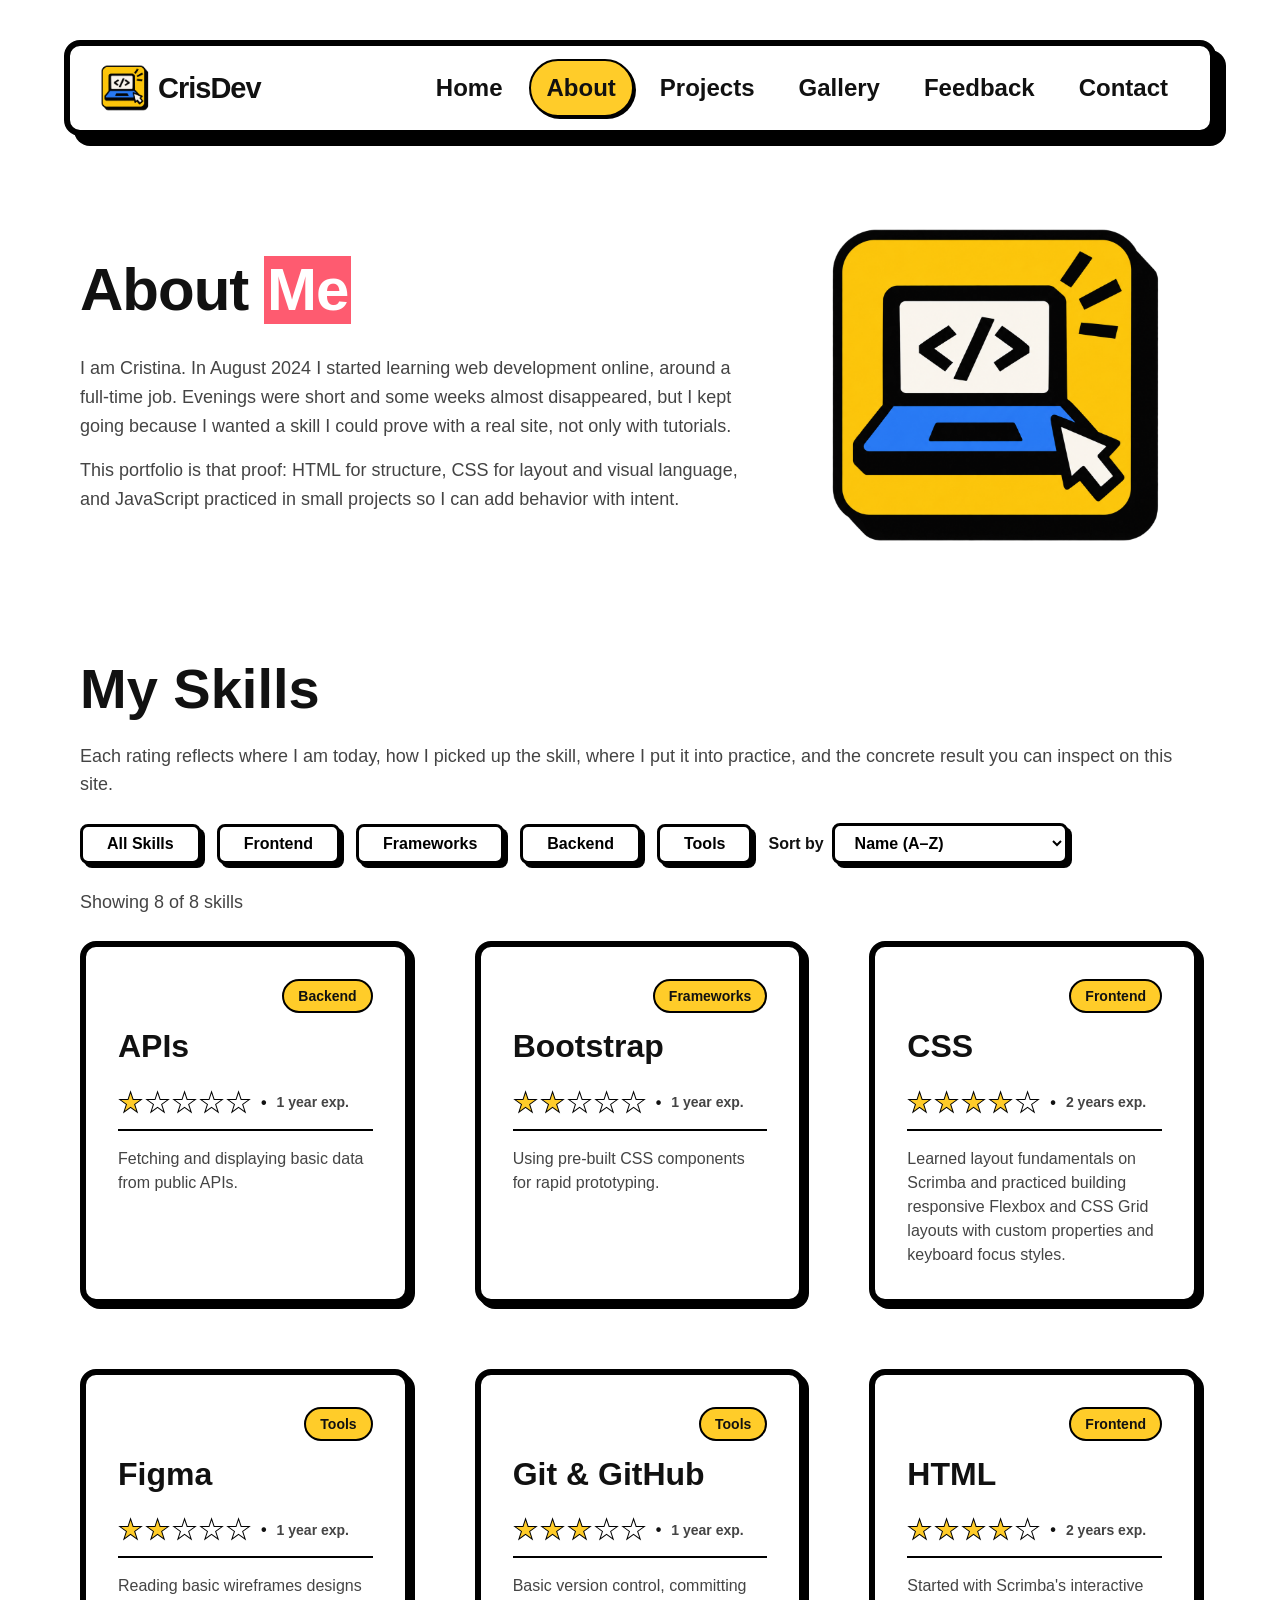
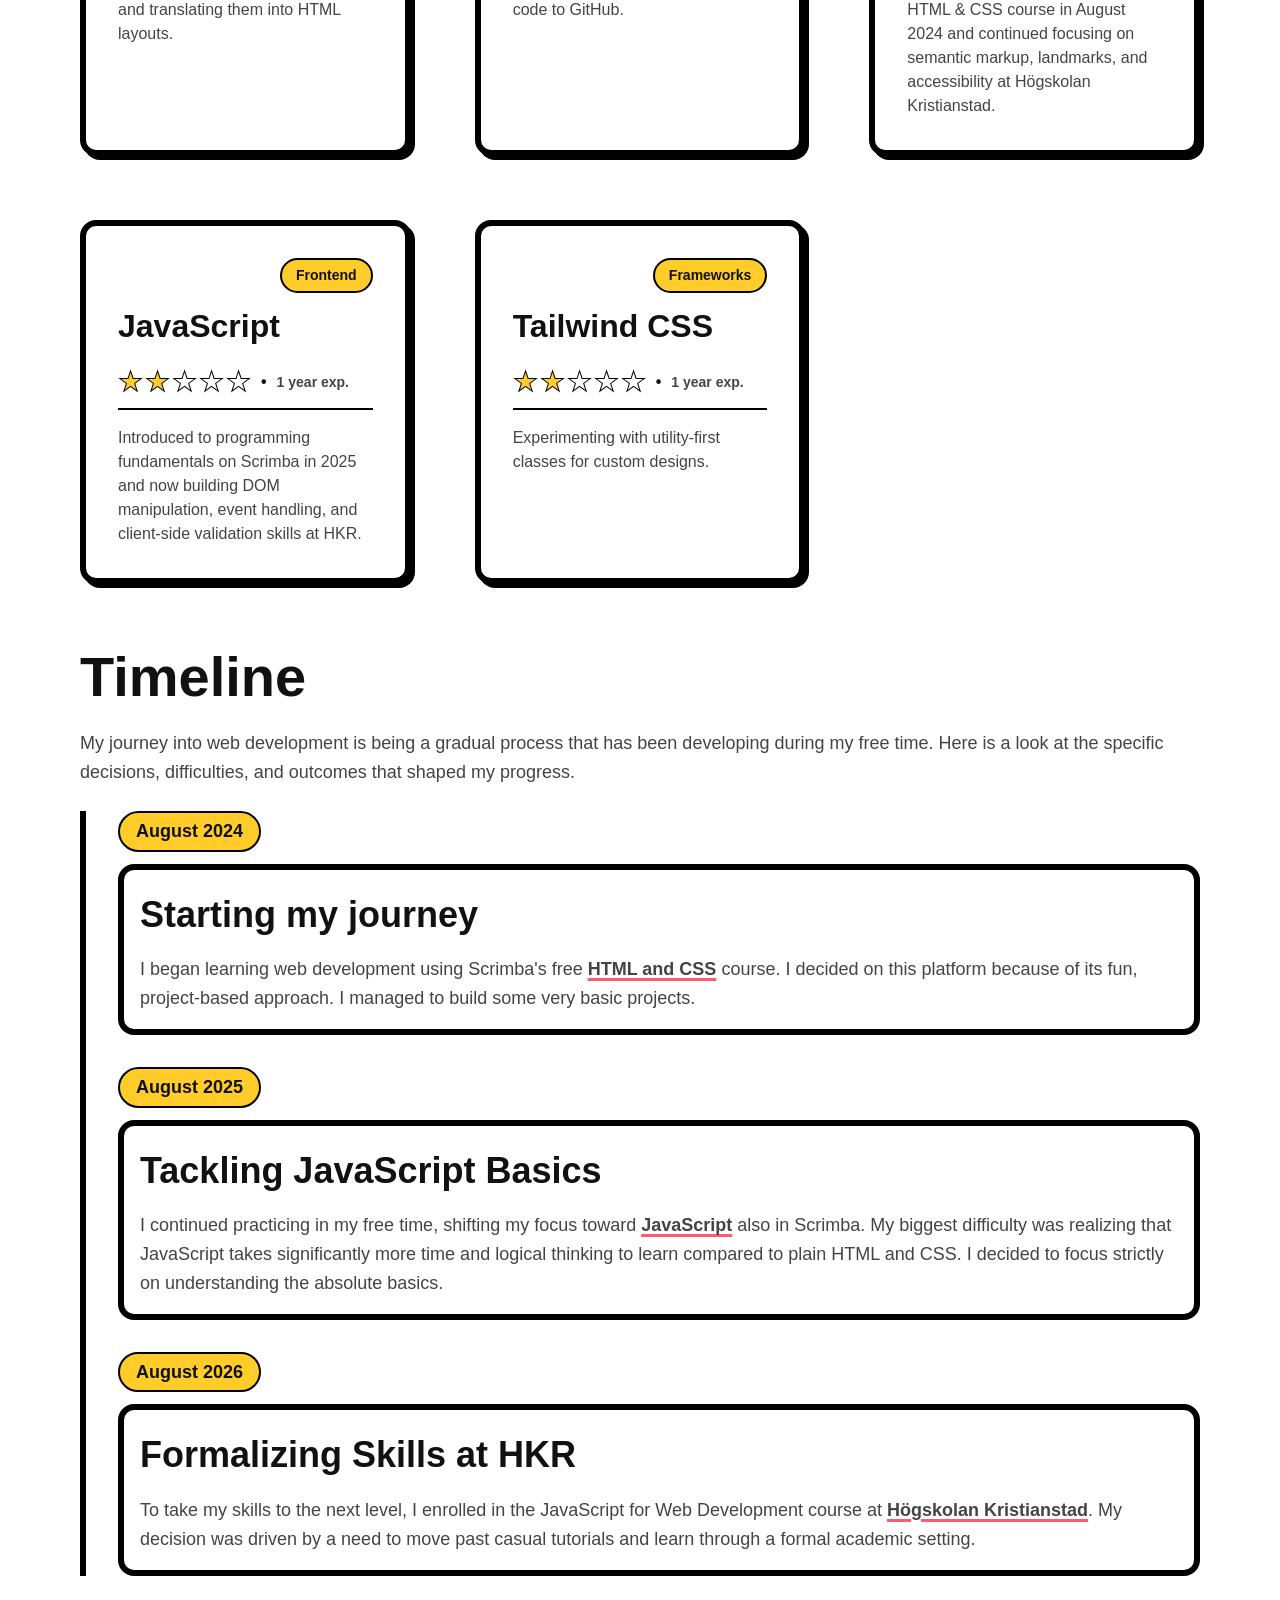
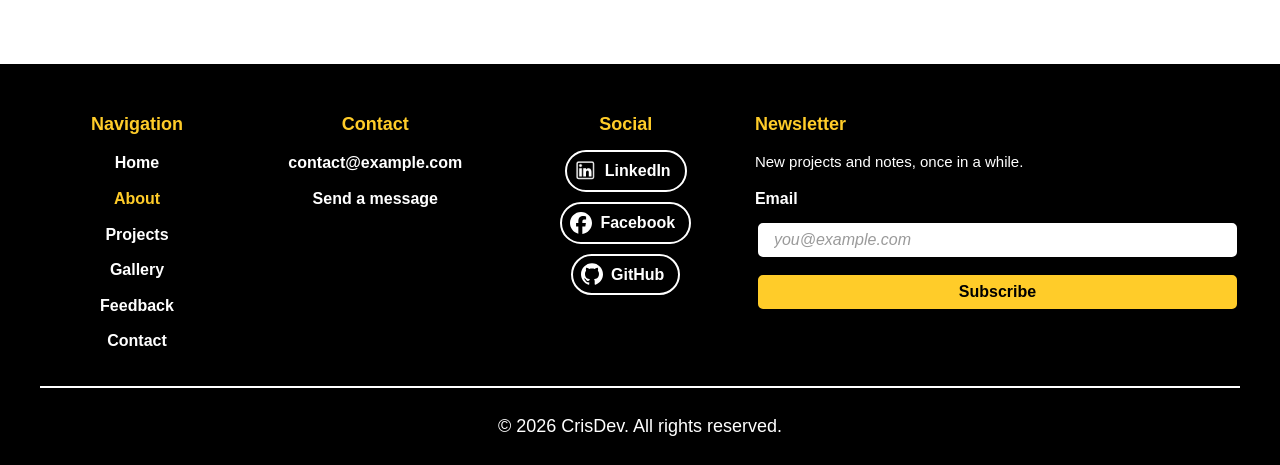
==== commit 6ebf1a01: "Change labels in srting skills element" ====
--- a/about.html
+++ b/about.html
@@ -55,9 +55,9 @@
                 <div class="skills-sort">
                     <label for="sort-select">Sort by</label>
                     <select id="sort-select">
-                        <option value="name">Name</option>
-                        <option value="proficiency">Proficiency</option>
-                        <option value="experience">Experience</option>
+                        <option value="name">Name (A–Z)</option>
+                        <option value="proficiency">Proficiency (High–Low)</option>
+                        <option value="experience">Experience (High–Low)</option>
                     </select>
                 </div>
             </div>
--- a/styles.css
+++ b/styles.css
@@ -234,13 +234,13 @@
 }
 
 h1 {
-    font-size:82px;
+    font-size:76px;
     font-weight: 900;
     margin-bottom: 16px;
 }
 
 h2 {
-    font-size: 70px;
+    font-size: 60px;
     font-weight: 900;
     margin-bottom: 16px;
     letter-spacing: -1px;
@@ -253,7 +253,7 @@
 }
 
 h4 {
-    font-size: 36;
+    font-size: 40px;
     font-weight: 600;
     margin-bottom: 8px;
 }
@@ -770,6 +770,7 @@
 .form-actions {
     display: flex;
     flex-wrap: wrap;
+    justify-content: flex-end;
     gap: 12px;
 }
 
@@ -928,122 +929,6 @@
 }
 
 /* 9. Responsive Design (Media Queries) */
-
-/* Tablet Screen Size (Max width: 900px) */
-@media screen and (max-width: 900px) {
-    .container {
-        padding: 24px;
-    }
-
-    .site-header {
-        padding: 16px;
-    }
-
-    .grid-3x3 {
-        grid-template-columns: repeat(2, 1fr);
-    }
-
-    .hero {
-        flex-direction: column;
-        align-items: flex-start;
-    }
-
-    .hero-image {
-        display: flex;
-        justify-content: center;
-        align-items: center;
-        width: 100%;
-    }
-
-    .hero-subtitle {
-        text-align: center;
-    }
-
-    .about-photo {
-        display: none;
-    }
-    .gallery-page-section h2 {
-        font-size: 54px;
-    }
-    .contact-section {
-        display: flex;
-        flex-direction: column;
-        align-items: center;
-        margin: 0 auto;
-        text-align: center;
-    }
-
-    .contact-section .contact-form {
-        width: 100%;
-        text-align: left;
-    }
-
-    .footer-inner {
-        grid-template-columns: repeat(auto-fit, minmax(220px, 1fr));
-    }
-
-    .newsletter-lead {
-        white-space: normal;
-    }
-}
-
-/* Mobile Screen Size (Max width: 600px) */
-@media screen and (max-width: 600px) {
-    .container {
-        padding: 16px;
-        margin: 0 auto;
-    }
-    .site-header {
-        padding: 12px;
-    }
-
-    .logo img {
-        width: 48px;
-        height: 48px;
-    }
-
-    .logo-text {
-        font-size: 22px;
-    }
-
-    .bold-box {
-        border: 1px solid #000000;
-    }
-
-    h1 {
-        font-size: 40px;
-    }
-
-    h2,
-    .gallery-page-section h2 {
-        text-align: center;
-        font-size: 36px;
-        line-height: 1.2;
-    }
-
-    h3 {
-        font-size: 30px;
-        line-height: 1.2;
-    }
-
-    .grid-3x3 {
-        grid-template-columns: 1fr;
-        gap: 16px;
-    }
-
-    .contact-form {
-        padding: 16px;
-        gap: 16px;
-    }
-
-    /* Adjust neo-shadows for mobile so they don't break the layout */
-    .card, .contact-form, .site-header {
-        box-shadow: none;
-        border-radius: 8px;
-        border: 3px solid #000000;
-    }
-}
-
 /* Burger menu at 1150px and below so the 6 links do not crowd the logo. */
 @media screen and (max-width: 1150px) {
     .menu-toggle {
@@ -1084,6 +969,246 @@
         border: 2px solid #000000;
         border-radius: 12px;
     }
+    h1 {
+        font-size: 64px;
+    }
+    h2 {
+        font-size: 54px;
+    }
+    h3 {
+        font-size: 40px;
+    }
+    h4 {
+        font-size: 34px;
+    }
+}
+
+/* Tablet Screen Size (Max width: 1020px) */
+@media screen and (max-width: 1020px) {
+    h1 {
+        font-size: 64px;
+    }
+    h2 {
+        font-size: 56px;
+    }
+    h3 {
+        font-size: 40px;
+    }
+    h4 {
+        font-size: 34px;
+    }
+    .container {
+        padding: 24px;
+    }
+
+    .site-header {
+        padding: 16px;
+    }
+
+    .grid-3x3 {
+        grid-template-columns: repeat(2, 1fr);
+    }
+
+    .hero {
+        flex-direction: column;
+        align-items: center;
+    }
+
+    .hero-text {
+        align-items: center;
+        width: 100%;
+        text-align: center;
+    }
+
+    .hero-break-desktop {
+        display: none;
+    }
+
+    .hero-image {
+        display: flex;
+        justify-content: center;
+        align-items: center;
+        width: 100%;
+    }
+
+    .hero-subtitle {
+        text-align: center;
+    }
+
+    .hero-subtitle .highlight-yellow {
+        display: block;
+        width: fit-content;
+        margin-inline: auto;
+    }
+
+    .about-photo {
+        display: none;
+    }
+    .gallery-page-section h2 {
+        font-size: 54px;
+    }
+    .contact-section {
+        display: flex;
+        flex-direction: column;
+        align-items: center;
+        margin: 0 auto;
+        text-align: center;
+    }
+
+    .contact-section .contact-form {
+        width: 100%;
+        text-align: left;
+    }
+
+    .footer-inner {
+        grid-template-columns: repeat(auto-fit, minmax(220px, 1fr));
+    }
+
+    .newsletter-lead {
+        white-space: normal;
+    }
+}
+
+/* Mobile Screen Size (Max width: 600px) */
+@media screen and (max-width: 660px) {
+    .container {
+        padding: 16px;
+        margin: 0 auto;
+    }
+    .site-header {
+        padding: 12px;
+    }
+
+    .logo img {
+        width: 48px;
+        height: 48px;
+    }
+
+    .logo-text {
+        font-size: 22px;
+    }
+
+    .bold-box {
+        border: 1px solid #000000;
+    }
+
+    h1 {
+        font-size: 54px;
+    }
+
+    h2,
+    .gallery-page-section h2 {
+        text-align: center;
+        font-size: 48px;
+        line-height: 1.2;
+    }
+
+    h3 {
+        font-size: 36px;
+        line-height: 1.2;
+    }
+    h4 {
+        font-size: 30px;
+    }
+    h5 {
+        font-size: 20px;
+    }
+    h6 {
+        font-size: 16px;
+    }
+
+    .hero {
+        margin-bottom: 16px;
+    }
+
+    .hero-subtitle {
+        margin-top: 12px;
+        margin-bottom: 16px;
+    }
+
+    .hero .featured-img {
+        max-width: 340px;
+    }
+
+    .grid-3x3 {
+        grid-template-columns: 1fr;
+        gap: 16px;
+    }
+
+    .contact-form {
+        padding: 16px;
+        gap: 16px;
+    }
+
+    /* Adjust neo-shadows for mobile so they don't break the layout */
+    .card, .contact-form, .site-header {
+        box-shadow: none;
+        border-radius: 8px;
+        border: 3px solid #000000;
+    }
+}
+
+/* Mobile Screen Size (Max width: 560px) */
+@media screen and (max-width: 560px) {
+    h1 {
+        font-size: 48px;
+    }
+    h2 {
+        font-size: 40px;
+    }
+
+    .hero .featured-img {
+        max-width: 280px;
+    }
+}
+
+/* Mobile Screen Size (Max width: 500px) */
+@media screen and (max-width: 500px) {
+    h1 {
+        font-size: 36px;
+    }
+    h2 {
+        font-size: 38px;
+    }
+
+    .hero .highlight-blue {
+        white-space: nowrap;
+    }
+
+    .hero .featured-img {
+        max-width: 280px;
+    }
+}
+
+/* Mobile Screen Size (Max width: 380px) */
+@media screen and (max-width: 380px) {
+    h1 {
+        font-size: 28px;
+    }
+    h2 {
+        font-size: 24px;
+    }
+    h3 {
+        font-size: 20px;
+    }
+    h4 {
+        font-size: 18px;
+    }
+    h5 {
+        font-size: 16px;
+    }
+    h6 {
+        font-size: 14px;
+    }
+
+    .hero {
+        gap: 8px;
+        margin-bottom: 12px;
+    }
+
+    .hero .featured-img {
+        max-width: 200px;
+    }
 }
 
 @media (prefers-reduced-motion: reduce) {
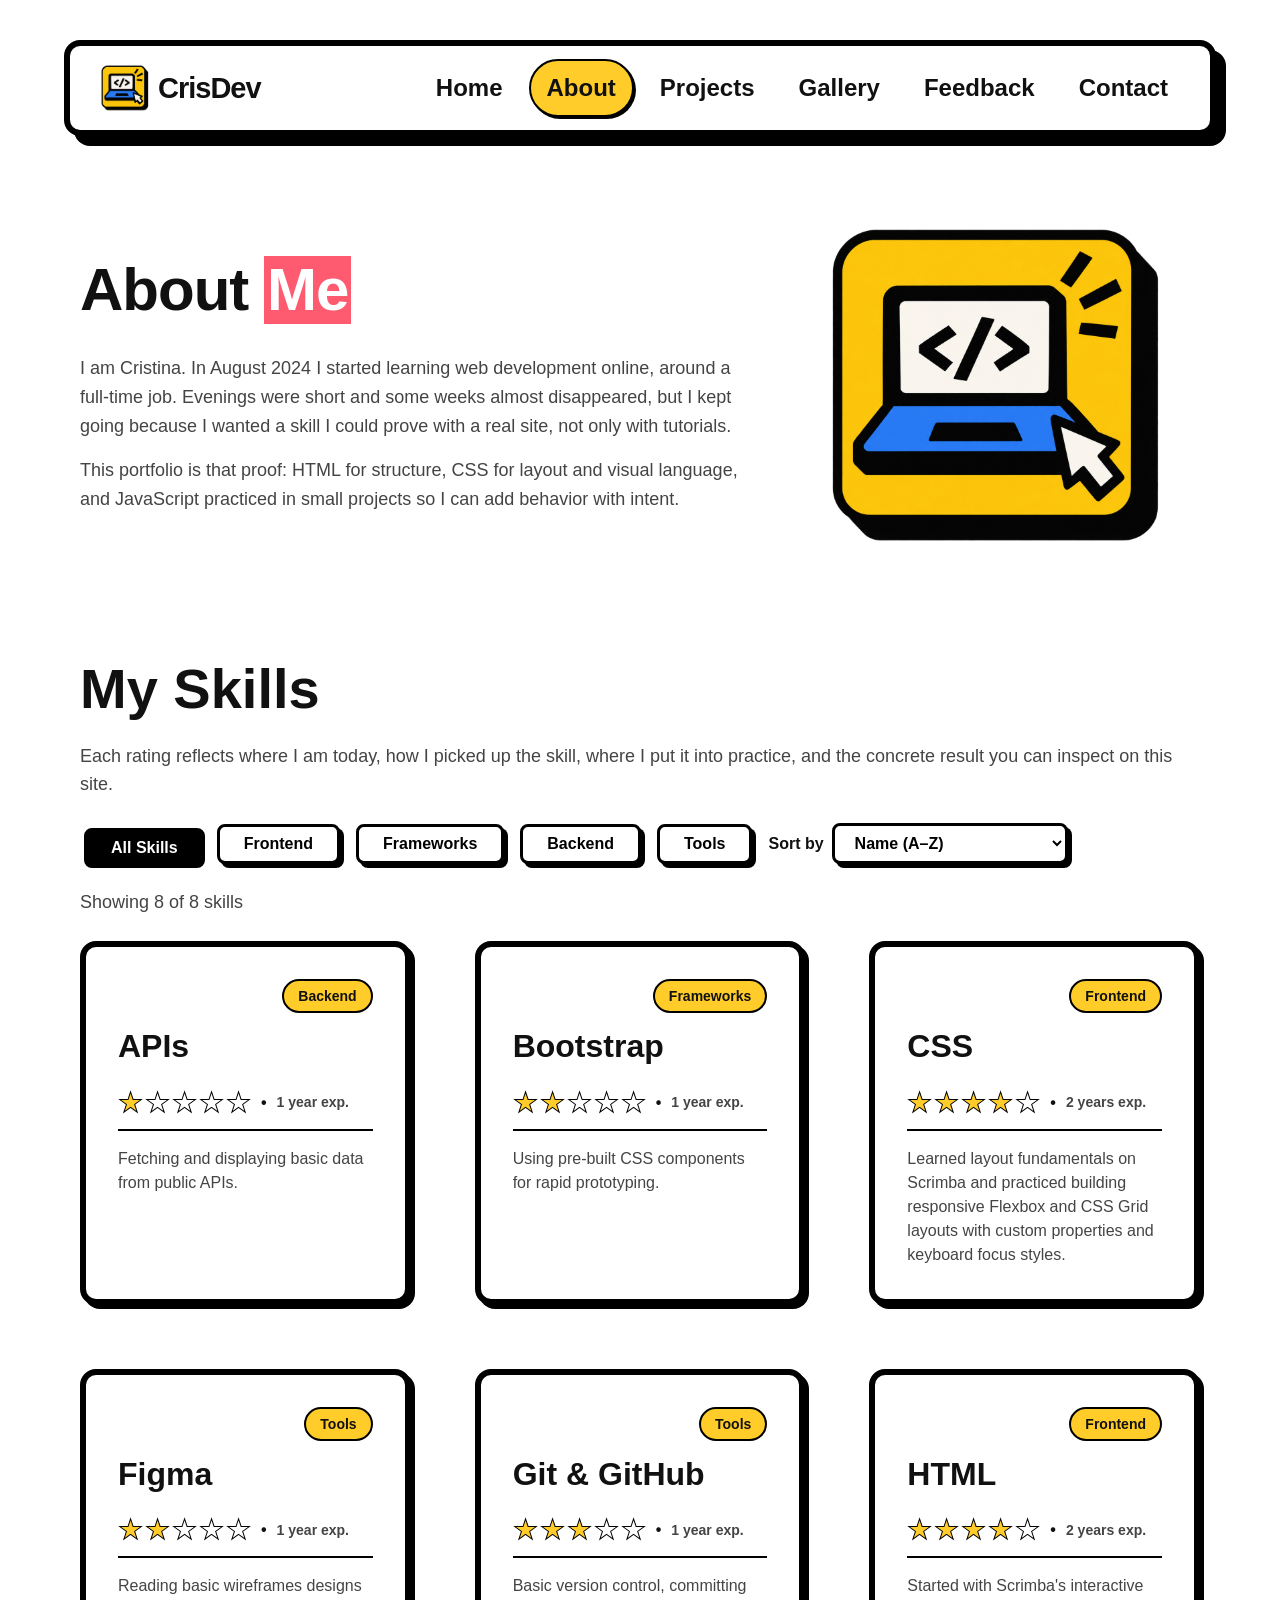
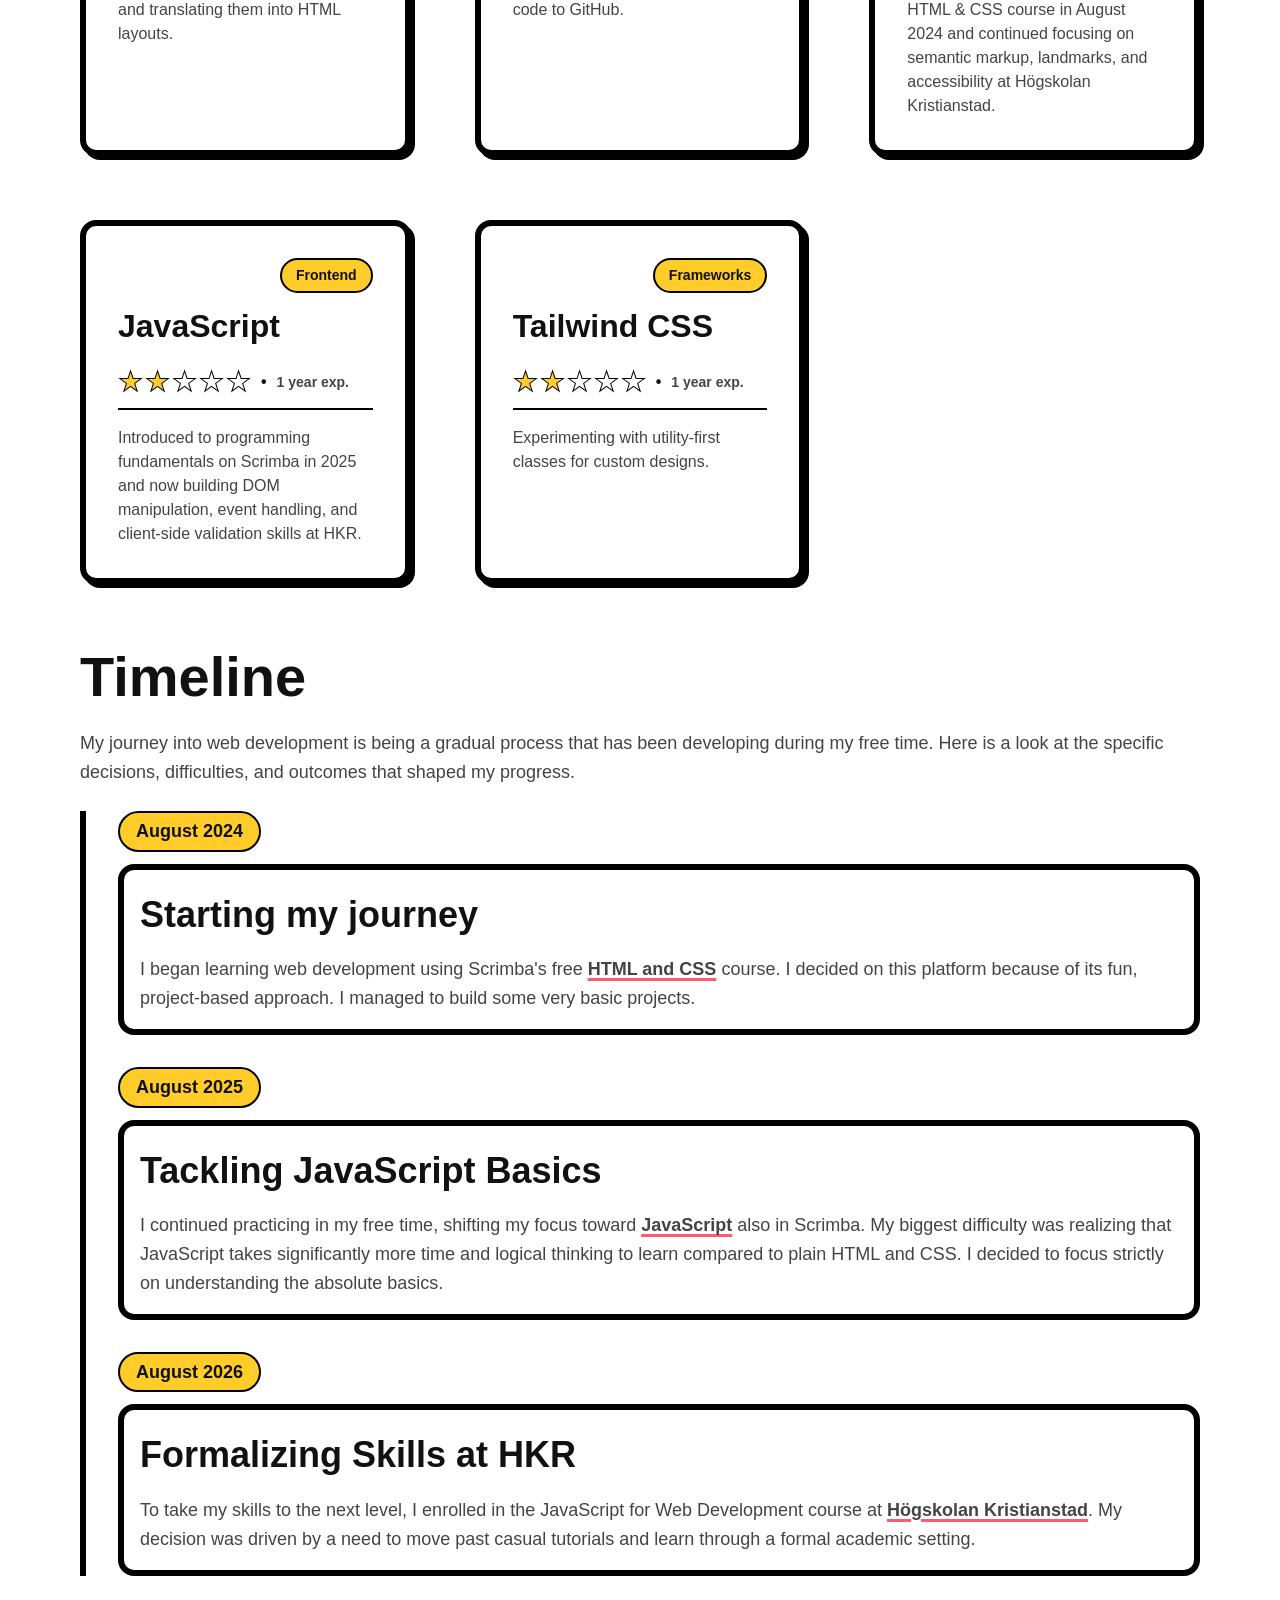
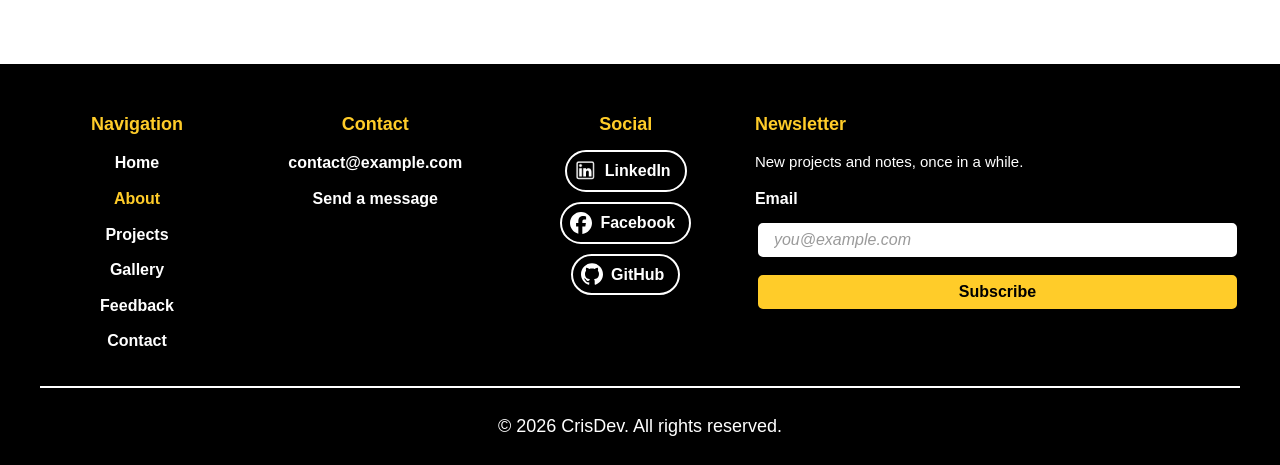
==== commit 17678e56: "Improve skills filter button functionality with active state indication" ====
--- a/about.html
+++ b/about.html
@@ -47,7 +47,7 @@
             <h3>My Skills</h3>
             <p>Each rating reflects where I am today, how I picked up the skill, where I put it into practice, and the concrete result you can inspect on this site.</p>
             <div id="skills-controls" class="skills-controls">
-                <button type="button" class="btn" data-category="all" aria-pressed="true">All Skills</button>
+                <button type="button" class="btn active" data-category="all" aria-pressed="true">All Skills</button>
                 <button type="button" class="btn" data-category="Frontend" aria-pressed="false">Frontend</button>
                 <button type="button" class="btn" data-category="Frameworks" aria-pressed="false">Frameworks</button>
                 <button type="button" class="btn" data-category="Backend" aria-pressed="false">Backend</button>
--- a/styles.css
+++ b/styles.css
@@ -315,6 +315,15 @@
     align-items: center;
     gap: 16px;
     margin: 24px 0;
+}
+
+/* Stays visually pressed so the current filter is obvious without relying on hover. */
+.skills-controls .btn.active,
+.skills-controls .btn[aria-pressed="true"] {
+    background-color: #000000;
+    color: #ffffff;
+    transform: translate(4px, 4px);
+    box-shadow: 0px 0px 0px #000000;
 }
 
 /* Skills sort */
